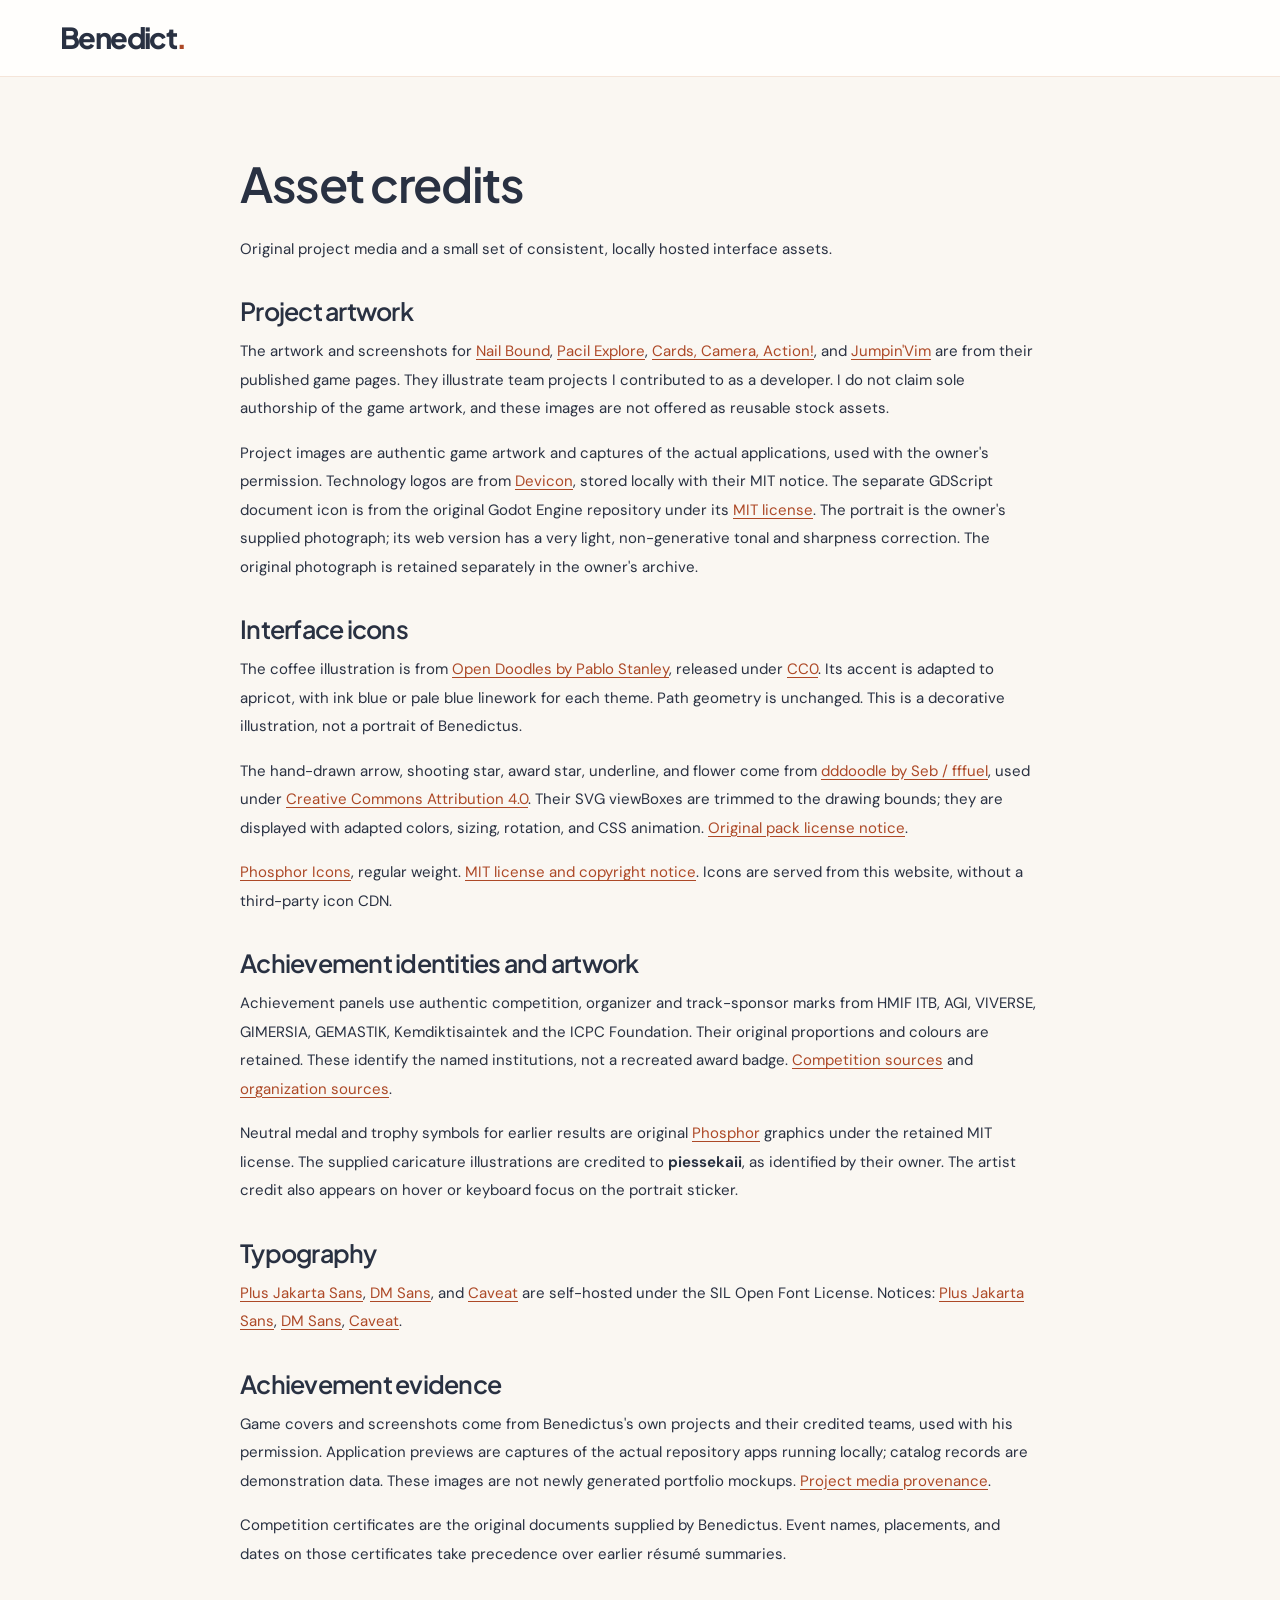
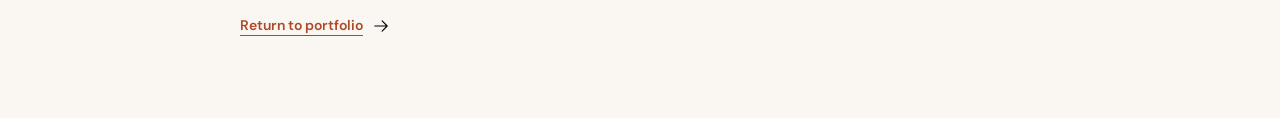
==== credits.html @ fcce556d "init" ====
<!doctype html>
<html lang="en">
  <head>
    <meta charset="utf-8" />
    <meta name="viewport" content="width=device-width,initial-scale=1" />
    <title>Asset credits | Benedictus Ziraluo</title>
    <link rel="icon" href="assets/avatar2.png" type="image/png" />
    <script src="theme.js"></script>
    <link rel="stylesheet" href="theme.css" />
    <link rel="stylesheet" href="styles.css" />
    <link rel="stylesheet" href="work.css" />
  </head>
  <body>
    <header class="site-header">
      <div class="shell nav-inner">
        <a
          class="wordmark name-wordmark"
          href="index.html"
          aria-label="Return to Benedict's portfolio"
          ><span>Benedict</span
          ><span class="wordmark-dot" aria-hidden="true">.</span></a
        >
      </div>
    </header>
    <main class="shell section credits">
      <h1>Asset credits</h1>
      <p>
        Original project media and a small set of consistent, locally hosted
        interface assets.
      </p>
      <h2>Project artwork</h2>
      <p>
        The artwork and screenshots for
        <a href="https://viscasa.itch.io/nailbound">Nail Bound</a>,
        <a href="https://ristek-game-development.itch.io/pacil-explore"
          >Pacil Explore</a
        >,
        <a href="https://viscasa.itch.io/cards-camera-action"
          >Cards, Camera, Action!</a
        >, and
        <a href="https://benedictzir.itch.io/jumpinvim">Jumpin'Vim</a> are from
        their published game pages. They illustrate team projects I contributed
        to as a developer. I do not claim sole authorship of the game artwork,
        and these images are not offered as reusable stock assets.
      </p>
      <p>
        Project images are authentic game artwork and captures of the actual
        applications, used with the owner's permission. Technology logos are
        from <a href="https://devicon.dev/">Devicon</a>, stored locally with
        their MIT notice. The separate GDScript document icon is from the original Godot Engine repository under its <a href="assets/tech/GODOT-LICENSE.txt">MIT license</a>. The portrait is the owner's supplied photograph; its
        web version has a very light, non-generative tonal and sharpness
        correction. The original photograph is retained separately in the owner's archive.
      </p>
      <h2>Interface icons</h2>
      <p>
        The coffee illustration is from
        <a href="https://www.opendoodles.com/">Open Doodles by Pablo Stanley</a
        >, released under <a href="https://www.opendoodles.com/about">CC0</a>.
        Its accent is adapted to apricot, with ink blue or pale blue linework
        for each theme. Path geometry is unchanged. This is a decorative
        illustration, not a portrait of Benedictus.
      </p>
      <p>
        The hand-drawn arrow, shooting star, award star, underline,
        and flower come from
        <a href="https://www.fffuel.co/dddoodle/">dddoodle by Seb / fffuel</a>,
        used under
        <a href="https://creativecommons.org/licenses/by/4.0/"
          >Creative Commons Attribution 4.0</a
        >. Their SVG viewBoxes are trimmed to the drawing bounds; they are
        displayed with adapted colors, sizing, rotation, and CSS animation.
        <a href="assets/doodles/LICENSE.txt">Original pack license notice</a>.
      </p>
      <p>
        <a href="https://phosphoricons.com/">Phosphor Icons</a>, regular weight.
        <a href="assets/icons/LICENSE.txt">MIT license and copyright notice</a>.
        Icons are served from this website, without a third-party icon CDN.
      </p>
      <h2>Achievement identities and artwork</h2>
      <p>
        Achievement panels use authentic competition, organizer and
        track-sponsor marks from HMIF ITB, AGI, VIVERSE, GIMERSIA, GEMASTIK,
        Kemdiktisaintek and the ICPC Foundation. Their original proportions and
        colours are retained. These identify the named institutions, not a
        recreated award badge.
        <a href="assets/competitions/SOURCES.md">Competition sources</a> and
        <a href="assets/organizations/SOURCES.md">organization sources</a>.
      </p>
      <p>
        Neutral medal and trophy symbols for earlier results are original
        <a href="https://phosphoricons.com/">Phosphor</a> graphics under the
        retained MIT license. The supplied caricature illustrations are credited
        to <strong>piessekaii</strong>, as identified by their owner. The artist
        credit also appears on hover or keyboard focus on the portrait sticker.
      </p>
      <h2>Typography</h2>
      <p>
        <a href="https://fonts.google.com/specimen/Plus+Jakarta+Sans"
          >Plus Jakarta Sans</a
        >, <a href="https://fonts.google.com/specimen/DM+Sans">DM Sans</a>, and
        <a href="https://fonts.google.com/specimen/Caveat">Caveat</a> are
        self-hosted under the SIL Open Font License. Notices:
        <a href="assets/fonts/plusjakartasans-OFL.txt">Plus Jakarta Sans</a>,
        <a href="assets/fonts/DMSans-OFL.txt">DM Sans</a>,
        <a href="assets/fonts/Caveat-OFL.txt">Caveat</a>.
      </p>
      <h2>Achievement evidence</h2>
      <p>
        Game covers and screenshots come from Benedictus's own projects and
        their credited teams, used with his permission. Application previews are
        captures of the actual repository apps running locally; catalog records
        are demonstration data. These images are not newly generated portfolio
        mockups.
        <a href="assets/projects/SOURCES.md">Project media provenance</a>.
      </p>
      <p>
        Competition certificates are the original documents supplied by
        Benedictus. Event names, placements, and dates on those certificates
        take precedence over earlier résumé summaries.
      </p>
      <a class="inline-link" href="index.html"
        >Return to portfolio
        <img src="assets/icons/arrow-right.svg" width="18" height="18" alt=""
      /></a>
    </main>
  </body>
</html>
---- theme.css ----
/* Approved hybrid: Apricot Ink palette with Plus Jakarta Sans + DM Sans. */
:root {
  color-scheme: light;
  --paper: #faf7f2;
  --surface: #fffefc;
  --ink: #293142;
  --muted: #666372;
  --line: #f5e5d9;
  --section-tint: #fffefc;
  --feature-tint: #f5e5d9;
  --hover: #f5e5d9;
  --accent: #ad4927;
  --accent-hover: #8d351b;
  --cover: #fffefc;
  --cover-text: #293142;
  --cover-muted: #666372;
  --cover-accent: #ad4927;
  --cover-line: #f5e5d9;
  --cover-hover: #f5e5d9;
  --folder-back: #f5e5d9;
  --folder-face: #f5e5d9;
  --folder-alt: #f5e5d9;
  --folder-hover: #fffefc;
  --folder-border: #666372;
  --folder-ink: #293142;
  --folder-muted: #666372;
  --art-paper: #fffefc;
  --art-ink: #293142;
  --art-muted: #666372;
  --art-line: #f5e5d9;
  --art-placeholder: #293142;
  --button-bg: #ad4927;
  --button-text: #ffffff;
  --button-hover: #8d351b;
  --button-icon-filter: invert(1);
  --icon-filter: none;
  --on-ink-icon-filter: invert(1);
  --letter-paper: #fffefc;
  --letter-ink: #293142;
  --letter-muted: #666372;
  --letter-line: #666372;
  --letter-rule: #f5e5d9;
  --letter-accent: #ad4927;
  --letter-field: #666372;
  --letter-button: #ad4927;
  --letter-button-text: #ffffff;
  --letter-button-hover: #8d351b;
  --letter-icon-filter: invert(1);
  --archive-face: #f5e5d9;
  --grid-empty: #f5e5d9;
  --grid-hover: #fffefc;
  --grid-wall: #666372;
  --grid-visited: #ad4927;
  --grid-visited-border: #8d351b;
  --portrait-surface: #fff1e7;
  --portrait-line: #d9c2b1;
  --portrait-shadow: 0 12px 30px #29314212;
}
@media (prefers-color-scheme: dark) {
  :root:not([data-theme="light"]) {
    color-scheme: dark;
    --paper: #171d29;
    --surface: #232d3d;
    --ink: #f3f1f5;
    --muted: #bdc6d5;
    --line: #374155;
    --section-tint: #232d3d;
    --feature-tint: #374155;
    --hover: #374155;
    --accent: #ffb18d;
    --accent-hover: #ffcfb8;
    --cover: #232d3d;
    --cover-text: #f3f1f5;
    --cover-muted: #bdc6d5;
    --cover-accent: #ffb18d;
    --cover-line: #374155;
    --cover-hover: #374155;
    --folder-back: #374155;
    --folder-face: #374155;
    --folder-alt: #374155;
    --folder-hover: #232d3d;
    --folder-border: #bdc6d5;
    --folder-ink: #f3f1f5;
    --folder-muted: #bdc6d5;
    --art-paper: #232d3d;
    --art-ink: #f3f1f5;
    --art-muted: #bdc6d5;
    --art-line: #374155;
    --art-placeholder: #f3f1f5;
    --button-bg: #ffb18d;
    --button-text: #171d29;
    --button-hover: #ffcfb8;
    --button-icon-filter: none;
    --icon-filter: invert(1);
    --on-ink-icon-filter: none;
    --letter-paper: #232d3d;
    --letter-ink: #f3f1f5;
    --letter-muted: #bdc6d5;
    --letter-line: #bdc6d5;
    --letter-rule: #374155;
    --letter-accent: #ffb18d;
    --letter-field: #bdc6d5;
    --letter-button: #ffb18d;
    --letter-button-text: #171d29;
    --letter-button-hover: #ffcfb8;
    --letter-icon-filter: none;
    --archive-face: #374155;
    --grid-empty: #374155;
    --grid-hover: #232d3d;
    --grid-wall: #bdc6d5;
    --grid-visited: #ffb18d;
    --grid-visited-border: #ffcfb8;
    --portrait-surface: #2d3a50;
    --portrait-line: #65738b;
    --portrait-shadow: 0 12px 30px #080e1b38;
  }
}
:root[data-theme="dark"] {
  color-scheme: dark;
  --paper: #171d29;
  --surface: #232d3d;
  --ink: #f3f1f5;
  --muted: #bdc6d5;
  --line: #374155;
  --section-tint: #232d3d;
  --feature-tint: #374155;
  --hover: #374155;
  --accent: #ffb18d;
  --accent-hover: #ffcfb8;
  --cover: #232d3d;
  --cover-text: #f3f1f5;
  --cover-muted: #bdc6d5;
  --cover-accent: #ffb18d;
  --cover-line: #374155;
  --cover-hover: #374155;
  --folder-back: #374155;
  --folder-face: #374155;
  --folder-alt: #374155;
  --folder-hover: #232d3d;
  --folder-border: #bdc6d5;
  --folder-ink: #f3f1f5;
  --folder-muted: #bdc6d5;
  --art-paper: #232d3d;
  --art-ink: #f3f1f5;
  --art-muted: #bdc6d5;
  --art-line: #374155;
  --art-placeholder: #f3f1f5;
  --button-bg: #ffb18d;
  --button-text: #171d29;
  --button-hover: #ffcfb8;
  --button-icon-filter: none;
  --icon-filter: invert(1);
  --on-ink-icon-filter: none;
  --letter-paper: #232d3d;
  --letter-ink: #f3f1f5;
  --letter-muted: #bdc6d5;
  --letter-line: #bdc6d5;
  --letter-rule: #374155;
  --letter-accent: #ffb18d;
  --letter-field: #bdc6d5;
  --letter-button: #ffb18d;
  --letter-button-text: #171d29;
  --letter-button-hover: #ffcfb8;
  --letter-icon-filter: none;
  --archive-face: #374155;
  --grid-empty: #374155;
  --grid-hover: #232d3d;
  --grid-wall: #bdc6d5;
  --grid-visited: #ffb18d;
  --grid-visited-border: #ffcfb8;
  --portrait-surface: #2d3a50;
  --portrait-line: #65738b;
  --portrait-shadow: 0 12px 30px #080e1b38;
}
---- styles.css ----
@font-face {
  font-family: "Plus Jakarta Sans";
  src: url("assets/fonts/plusjakartasans-variable.ttf") format("truetype");
  font-weight: 200 800;
  font-display: swap;
}
@font-face {
  font-family: "DM Sans";
  src: url("assets/fonts/dm-sans-latin.woff2") format("woff2");
  font-weight: 400 700;
  font-display: swap;
}
@font-face {
  font-family: Caveat;
  src: url("assets/fonts/caveat-latin.woff2") format("woff2");
  font-weight: 400 700;
  font-display: swap;
}
:root {
  --radius: 10px;
  --body: "DM Sans", sans-serif;
  --display: "Plus Jakarta Sans", sans-serif;
  --ease: cubic-bezier(0.16, 1, 0.3, 1);
}
*,
*::before,
*::after {
  box-sizing: border-box;
}
html {
  scroll-behavior: smooth;
  scroll-padding-top: 94px;
}
body {
  margin: 0;
  background: var(--paper);
  color: var(--ink);
  font: 16px/1.7 var(--body);
  overflow-wrap: break-word;
}
h1,
h2,
h3,
h4,
p,
figure {
  margin: 0;
}
h1,
h2,
h3,
h4 {
  font-family: var(--display);
  font-weight: 600;
  line-height: 1.12;
  letter-spacing: -0.03em;
  text-wrap: balance;
}
h2 {
  font-size: clamp(32px, 3.7vw, 48px);
}
h3 {
  font-size: 27px;
}
p {
  text-wrap: pretty;
}
a {
  color: inherit;
  text-decoration: none;
}
button {
  font: inherit;
  color: inherit;
  cursor: pointer;
}
img {
  display: block;
  max-width: 100%;
  height: auto;
}
button img,
a > img {
  flex: none;
}
button {
  background: none;
}
button,
a,
summary {
  -webkit-tap-highlight-color: transparent;
}
button:disabled {
  cursor: wait;
  opacity: 0.6;
}
summary {
  cursor: pointer;
  list-style: none;
}
summary::-webkit-details-marker {
  display: none;
}
summary > img,
.more-work > summary > span > img {
  transition: transform 0.25s var(--ease);
}
details[open] > summary > img,
.more-work[open] > summary > span > img {
  transform: rotate(45deg);
}
[hidden] {
  display: none !important;
}
:focus-visible {
  outline: 3px solid var(--accent);
  outline-offset: 5px;
  border-radius: 3px;
}
::selection {
  color: #f9f9f7;
  background: var(--accent);
}
.shell {
  width: min(1160px, calc(100% - 80px));
  margin-inline: auto;
}
.section {
  padding-block: 80px;
}
.sr-only {
  position: absolute;
  width: 1px;
  height: 1px;
  padding: 0;
  margin: -1px;
  overflow: hidden;
  clip: rect(0, 0, 0, 0);
  white-space: nowrap;
  border: 0;
}
.skip-link {
  position: fixed;
  left: 16px;
  top: -100px;
  z-index: 100;
  padding: 10px 18px;
  background: var(--paper);
  color: var(--ink);
}
.skip-link:focus {
  top: 12px;
}
.inline-link {
  display: inline-flex;
  align-items: center;
  gap: 9px;
  font-size: 14px;
  font-weight: 600;
  color: var(--accent);
  text-decoration: underline;
  text-underline-offset: 5px;
}
.inline-link:hover {
  color: var(--accent-hover);
}
.button {
  display: inline-flex;
  align-items: center;
  justify-content: center;
  gap: 18px;
  padding: 14px 21px;
  border: 1px solid transparent;
  border-radius: 7px;
  font-size: 14px;
  font-weight: 600;
  min-height: 50px;
  white-space: nowrap;
  transition:
    background 0.2s,
    transform 0.2s;
}
.button:active {
  transform: translateY(1px);
}
.button-light {
  background: var(--button-bg);
  color: var(--button-text);
}
.button-light:hover {
  background: var(--button-hover);
}
.button-ink {
  background: var(--ink);
  color: var(--paper);
}
.button.button-ink img {
  filter: var(--on-ink-icon-filter);
}
.button-ink:hover {
  background: var(--accent);
}
.hand-note {
  font:
    500 25px/1.25 Caveat,
    cursive;
  letter-spacing: 0;
}
.site-header {
  position: sticky;
  top: 0;
  z-index: 30;
  background: var(--cover);
  color: var(--cover-text);
  border-bottom: 1px solid var(--cover-line);
}
.nav-inner {
  display: flex;
  align-items: center;
  justify-content: space-between;
  gap: 30px;
  height: 76px;
}
.wordmark {
  font: 750 40px/1 var(--display);
  letter-spacing: -0.07em;
}
.wordmark span {
  color: var(--cover-accent);
}
#site-nav {
  display: flex;
  gap: 29px;
  align-items: center;
  margin-left: auto;
}
#site-nav a {
  font-size: 13px;
  color: var(--cover-muted);
  padding-block: 9px;
  position: relative;
}
#site-nav a:hover,
#site-nav a[aria-current] {
  color: var(--paper);
}
#site-nav a::after {
  content: "";
  position: absolute;
  bottom: 3px;
  left: 0;
  right: 0;
  height: 1px;
  background: var(--folder-face);
  transform: scaleX(0);
  transform-origin: left;
  transition: transform 0.2s;
}
#site-nav a:hover::after,
#site-nav a[aria-current]::after {
  transform: scaleX(1);
}
.nav-resume {
  display: flex;
  align-items: center;
  gap: 10px;
  border: 1px solid var(--cover-line);
  border-radius: 6px;
  padding: 9px 13px;
  font-size: 12px;
  margin-left: 14px;
}
.nav-resume img {
  filter: var(--icon-filter);
  opacity: 0.8;
}
.nav-resume:hover {
  background: var(--cover-hover);
}
.menu-toggle {
  display: none;
  border: 0;
  align-items: center;
  gap: 7px;
  font-size: 13px;
}
.menu-toggle img {
  filter: var(--icon-filter);
}
.hero {
  background: var(--cover);
  color: var(--cover-text);
  overflow: hidden;
}
.hero-layout {
  display: grid;
  grid-template-columns: 1fr 1fr;
  gap: 75px;
  align-items: center;
  padding-block: 48px 60px;
  min-height: 570px;
}
.hello {
  font-size: 16px;
  color: var(--cover-muted);
  margin-bottom: 13px;
}
.hero h1 {
  font-size: clamp(64px, 6.5vw, 88px);
  font-weight: 650;
  letter-spacing: -0.04em;
  line-height: 0.98;
  margin-bottom: 25px;
}
.hero h1 span {
  color: var(--cover-accent);
}
.hero-role {
  font-size: 24px;
  line-height: 1.4;
  letter-spacing: -0.015em;
}
.hero-role > span {
  color: var(--cover-accent);
}
.hero-description {
  max-width: 400px;
  font-size: 14px;
  line-height: 1.8;
  color: var(--cover-muted);
  margin-top: 19px;
}
.hero-actions {
  display: flex;
  align-items: center;
  gap: 25px;
  margin-top: 29px;
}
.hero-contact {
  display: flex;
  align-items: center;
  gap: 8px;
  font-size: 13px;
  text-decoration: underline;
  text-underline-offset: 5px;
}
.hero-contact img {
  filter: var(--icon-filter);
}
.hero :focus-visible {
  outline-color: var(--folder-face);
}
.work-composition {
  position: relative;
  min-height: 420px;
  width: 100%;
  isolation: isolate;
}
.hero-game {
  position: absolute;
  display: block;
  background: var(--art-paper);
  color: var(--art-ink);
  border-radius: 9px;
  padding: 11px;
  box-shadow: 0 6px 8px #15213a25;
  transition: translate 0.35s var(--ease);
}
.hero-game:hover,
.hero-game:focus-visible {
  translate: 0 -5px;
}
.hero-game-main {
  width: 92%;
  top: 5%;
  right: 0;
  transform: rotate(3deg);
}
.image-well {
  aspect-ratio: 1.78;
  background: var(--art-placeholder);
  border-radius: 5px;
  overflow: hidden;
}
.image-well img {
  width: 100%;
  height: 100%;
  object-fit: cover;
}
.hero-game-caption {
  display: flex;
  align-items: center;
  justify-content: space-between;
  gap: 12px;
  padding: 12px 5px 5px 50%;
}
.hero-game-caption span {
  display: block;
  font-size: 10px;
  color: var(--art-muted);
}
.hero-game-caption strong {
  font: 600 21px var(--display);
  margin-top: 4px;
  display: block;
}
.hero-game-small {
  width: 49%;
  left: -4%;
  bottom: 0;
  transform: rotate(-7deg);
  padding: 8px;
}
.hero-game-small > img {
  aspect-ratio: 1.78;
  object-fit: cover;
  border-radius: 3px;
}
.hero-game-small > span {
  display: flex;
  align-items: center;
  justify-content: space-between;
  font-size: 9px;
  padding: 8px 1px 2px;
  gap: 8px;
}
.work-composition > .hand-note {
  position: absolute;
  color: var(--cover-accent);
  right: 0;
  top: calc(100% + 10px);
  width: 180px;
  transform: rotate(-8deg);
  font-size: 24px;
}
.composition-spark {
  position: absolute;
  left: 0;
  top: -15px;
  filter: invert(83%) sepia(10%) saturate(345%) hue-rotate(44deg);
  transform: rotate(12deg);
}
.context-band {
  border-bottom: 1px solid var(--line);
}
.context-grid {
  display: grid;
  grid-template-columns: repeat(3, 1fr);
  gap: 30px;
  padding-block: 26px;
}
.context-grid p {
  display: flex;
  align-items: center;
  gap: 16px;
}
.context-grid img {
  opacity: 0.7;
}
.context-grid span {
  font-size: 11px;
  color: var(--muted);
  line-height: 1.7;
}
.context-grid strong {
  display: block;
  font-size: 14px;
  color: var(--ink);
  font-weight: 500;
}
.section-heading {
  margin-bottom: 33px;
  max-width: 760px;
}
.section-heading h2 > span {
  color: var(--accent);
}
.section-heading > p {
  font-size: 15px;
  color: var(--muted);
  margin-top: 13px;
  max-width: 60ch;
}
.work-filters {
  display: flex;
  gap: 8px;
  margin-bottom: 28px;
}
.work-filters button {
  border: 1px solid var(--line);
  padding: 8px 15px;
  border-radius: 5px;
  font-size: 12px;
  background: transparent;
  transition: background 0.2s;
}
.work-filters button span {
  font-size: 10px;
  margin-left: 8px;
}
.work-filters button[aria-pressed="true"] {
  background: var(--ink);
  color: var(--paper);
  border-color: var(--ink);
}
.work-filters button:hover {
  border-color: var(--ink);
}
.software-project {
  display: block;
  background: var(--surface);
  border-radius: var(--radius);
  overflow: hidden;
}
.software-copy {
  padding: 32px 38px;
  display: grid;
  grid-template-columns: 1.1fr 0.9fr;
  column-gap: 65px;
}
.software-copy > .project-category,
.software-copy > h3,
.software-copy > p,
.software-copy > .tags {
  grid-column: 1;
}
.software-copy > .project-facts {
  grid-column: 2;
  grid-row: 1/5;
  margin: 15px 0;
  display: flex;
  flex-direction: column;
  justify-content: center;
  gap: 22px;
}
.software-copy > .project-facts > div {
  display: block;
}
.software-copy .project-facts dt {
  margin-bottom: 7px;
  font-size: 11px;
}
.software-copy .project-facts dd {
  font-size: 14px;
}
.software-copy > .project-dossier {
  grid-column: 1/-1;
  margin-top: 10px;
}
.software-copy > .tags {
  margin: 20px 0 10px;
}
.project-category {
  font-size: 11px;
  color: var(--muted);
  letter-spacing: 0.015em;
}
.software-copy h3 {
  font-size: 37px;
  margin: 11px 0 13px;
}
.software-copy > p:not(.project-category),
.game-project > p {
  font-size: 14px;
  line-height: 1.8;
  color: var(--muted);
  max-width: 60ch;
}
.project-facts {
  margin: 23px 0 20px;
  display: grid;
  gap: 9px;
  font-size: 12px;
}
.project-facts > div {
  display: grid;
  grid-template-columns: 75px 1fr;
  gap: 10px;
}
.project-facts dt {
  color: var(--muted);
}
.project-facts dd {
  margin: 0;
}
.tags {
  list-style: none;
  margin: 0 0 22px;
  padding: 0;
  display: flex;
  flex-wrap: wrap;
  gap: 6px;
}
.tags li {
  border: 1px solid var(--line);
  padding: 3px 8px;
  border-radius: 4px;
  font-size: 10px;
}
.project-dossier {
  border-top: 1px solid var(--line);
  margin-top: 22px;
}
.project-dossier > summary {
  display: flex;
  align-items: center;
  justify-content: space-between;
  gap: 18px;
  font-size: 12px;
  font-weight: 600;
  padding: 15px 0;
}
.project-dossier > summary:hover {
  color: var(--accent);
}
.project-dossier[open] > summary > img {
  transform: rotate(45deg);
}
.dossier-body {
  padding: 3px 0 20px;
  font-size: 13px;
  line-height: 1.8;
}
.dossier-body h4 {
  font-size: 17px;
  margin-top: 16px;
  margin-bottom: 5px;
}
.dossier-body p {
  color: var(--muted);
}
.project-role {
  display: block;
  font-size: 11px;
  font-weight: 600;
  color: var(--ink);
  margin-bottom: 9px;
}
.source-project {
  display: grid;
  grid-template-columns: 32px 1fr auto;
  gap: 24px;
  align-items: center;
  padding: 28px 0 0;
  margin-top: 26px;
  border-top: 1px solid var(--line);
}
.source-project h3 {
  font-size: 23px;
  margin: 6px 0 7px;
}
.source-project p:not(.project-category) {
  font-size: 12px;
  color: var(--muted);
  max-width: 65ch;
}
.source-links {
  display: flex;
  flex-direction: column;
  gap: 12px;
}
.source-links .inline-link {
  font-size: 12px;
}
@media (max-width: 600px) {
  .source-project {
    grid-template-columns: 26px 1fr;
    gap: 15px;
    align-items: start;
  }
  .source-project > img {
    width: 26px;
    margin-top: 4px;
  }
  .source-links {
    grid-column: 2;
    flex-direction: row;
    flex-wrap: wrap;
    gap: 17px;
  }
}
.work-section {
  padding-top: 64px;
}
.credits {
  max-width: 800px;
}
.credits h1 {
  font-size: 48px;
  margin-bottom: 24px;
}
.credits h2 {
  font-size: 25px;
  margin: 34px 0 12px;
}
.credits p {
  font-size: 15px;
  line-height: 1.9;
  margin-bottom: 16px;
}
.credits p a {
  color: var(--accent);
  text-decoration: underline;
  text-underline-offset: 3px;
}
.credits > .inline-link {
  margin-top: 30px;
}
.dossier-body .inline-link {
  margin-top: 17px;
}
.games-grid {
  display: grid;
  grid-template-columns: 1fr 1fr;
  gap: 40px;
  margin-top: 44px;
}
.project-image-link {
  display: block;
  aspect-ratio: 1.78;
  border-radius: var(--radius);
  overflow: hidden;
  background: var(--grid-empty);
  position: relative;
}
.project-image-link img {
  width: 100%;
  height: 100%;
  object-fit: cover;
}
.project-image-link:hover {
  outline: 2px solid var(--accent);
  outline-offset: 5px;
}
.project-heading {
  display: flex;
  align-items: center;
  justify-content: space-between;
  gap: 15px;
  margin-top: 23px;
  margin-bottom: 12px;
}
.project-heading h3 {
  margin-top: 8px;
  font-size: 30px;
}
.round-link {
  display: flex;
  align-items: center;
  justify-content: center;
  min-width: 40px;
  height: 40px;
  border-radius: 50%;
  border: 1px solid var(--line);
  transition: background 0.2s;
}
.round-link:hover {
  background: var(--folder-face);
}
.more-work {
  margin-top: 44px;
  border-block: 1px solid var(--line);
}
.more-work > summary {
  display: flex;
  align-items: center;
  justify-content: space-between;
  gap: 20px;
  padding: 21px 0;
  font-size: 15px;
  font-weight: 500;
}
.more-work > summary > span:last-child {
  display: flex;
  align-items: center;
  gap: 18px;
  font-size: 12px;
  color: var(--muted);
}
.archive-grid {
  display: grid;
  grid-template-columns: 1fr 1fr;
  gap: 16px 38px;
  padding: 8px 0 25px;
}
.archive-grid > a {
  display: grid;
  grid-template-columns: 60px 1fr 18px;
  gap: 4px 13px;
  padding: 13px;
  border-radius: 6px;
  background: var(--surface);
}
.archive-grid > a > img:first-child {
  grid-row: 1/3;
  align-self: center;
  max-height: 45px;
  object-fit: cover;
  border-radius: 3px;
}
.archive-grid strong {
  font-size: 14px;
}
.archive-grid span {
  grid-column: 2;
  font-size: 11px;
  color: var(--muted);
}
.archive-grid > a > img:last-child {
  grid-column: 3;
  grid-row: 1/3;
  align-self: center;
}
.archive-grid a:hover {
  background: var(--hover);
}
.about-section {
  background: var(--section-tint);
}
.about-layout {
  display: grid;
  grid-template-columns: 1fr 1fr;
  gap: 90px;
}
.about-title .hand-note {
  color: var(--accent);
  margin-bottom: 20px;
}
.about-title h2 {
  font-size: 38px;
}
.about-mark {
  margin-top: 38px;
  transform: rotate(-8deg);
  opacity: 0.6;
}
.reading-sketch {
  width: min(100%, 360px);
  margin: 32px 0 0;
}
.reading-sketch img {
  width: 100%;
  height: auto;
}
@media (max-width: 600px) {
  .reading-sketch {
    width: min(82%, 300px);
    margin: 30px auto 8px;
  }
}
.about-copy .large-copy {
  font-size: 22px;
  line-height: 1.5;
  letter-spacing: -0.02em;
  color: var(--ink);
}
.about-copy > p {
  font-size: 14px;
  color: var(--muted);
  line-height: 1.9;
  margin-bottom: 20px;
}
.about-copy .inline-link {
  margin-top: 3px;
}
.toolkit {
  padding-top: 32px;
  margin-top: 30px;
  border-top: 1px solid var(--line);
}
.toolkit > h3 {
  font-size: 22px;
}
.tool-groups {
  display: grid;
  grid-template-columns: 1fr 1fr 1.25fr;
  gap: 35px;
  margin-top: 27px;
}
.tool-groups h4 {
  font-size: 16px;
  letter-spacing: -0.01em;
}
.experience-heading {
  display: flex;
  align-items: center;
  justify-content: space-between;
  gap: 32px;
  max-width: none;
}
.experience-heading > div {
  min-width: 0;
}
.experience-heading p {
  margin-top: 13px;
  font-size: 15px;
  color: var(--muted);
}
.growth-art {
  display: block;
  flex: none;
  width: 190px;
}
.growth-art img {
  width: 100%;
  height: auto;
}
@media (max-width: 600px) {
  .experience-heading {
    gap: 14px;
  }
  .experience-heading p {
    font-size: 13px;
  }
  .growth-art {
    width: 128px;
  }
}
.tool-groups p {
  font-size: 13px;
  margin-top: 8px;
  color: var(--muted);
}
.tool-groups a {
  display: inline-flex;
  align-items: center;
  gap: 7px;
  font-size: 11px;
  margin-top: 10px;
  color: var(--accent);
}
.tool-groups a:hover {
  text-decoration: underline;
}
.experience-list > article {
  display: grid;
  grid-template-columns: 190px 1fr 100px;
  gap: 30px;
  border-top: 1px solid var(--line);
  padding: 28px 0;
}
.experience-date {
  font-size: 11px;
  color: var(--muted);
  padding-top: 5px;
}
.experience-list h3 {
  font-size: 23px;
}
.organization {
  font-size: 12px;
  margin-top: 5px;
  color: var(--muted);
}
.experience-list article > div > p:last-child {
  font-size: 13px;
  margin-top: 13px;
  line-height: 1.8;
  max-width: 60ch;
}
.experience-kind {
  font-size: 10px;
  color: var(--muted);
  justify-self: end;
  padding-top: 5px;
}
.additional-experience {
  margin-left: 220px;
  border-top: 1px solid var(--line);
}
.additional-experience summary {
  display: flex;
  justify-content: space-between;
  gap: 12px;
  font-size: 12px;
  padding: 19px 0;
}
.additional-experience > p {
  font-size: 13px;
  color: var(--muted);
  padding-bottom: 20px;
}
.recognition-section {
  background: var(--section-tint);
}
.awards-layout {
  display: grid;
  grid-template-columns: 0.8fr 1.6fr;
  gap: 58px;
  margin-top: 38px;
}
.award-feature {
  padding: 28px;
  border: 1px solid var(--line);
  border-radius: var(--radius);
  background: var(--feature-tint);
  align-self: start;
}
.award-art {
  display: block;
  width: 72px;
  height: 72px;
  margin-bottom: 23px;
  background: var(--accent);
  mask: url("assets/doodles/award-star.svg") center / contain no-repeat;
}
.award-feature > img {
  margin-bottom: 23px;
}
.award-rank {
  font-size: 12px;
  color: var(--muted);
  margin-bottom: 8px;
}
.award-feature h3 {
  font-size: 32px;
}
.award-feature > p:not(.award-rank) {
  font-size: 12px;
  color: var(--muted);
  margin-top: 14px;
}
.award-feature .inline-link {
  margin-top: 23px;
  font-size: 12px;
}
.award-list > article {
  display: grid;
  grid-template-columns: 1fr 150px 24px;
  align-items: center;
  gap: 15px;
  padding: 23px 0;
  border-bottom: 1px solid var(--line);
}
.award-list > article:first-child {
  padding-top: 3px;
}
.award-list h3 {
  font-size: 19px;
  line-height: 1.25;
  letter-spacing: -0.015em;
}
.award-list p {
  font-size: 11px;
  color: var(--muted);
  margin-top: 6px;
}
.award-list strong {
  font-size: 12px;
  font-weight: 500;
}
.award-list > article > a {
  display: grid;
  place-items: center;
  width: 44px;
  min-height: 44px;
  justify-self: end;
}
.award-list > article > a:hover {
  background: var(--hover);
  border-radius: 5px;
}
.earlier-awards {
  margin-top: 32px;
  font-size: 12px;
}
.earlier-awards summary {
  display: flex;
  align-items: center;
  gap: 12px;
  width: max-content;
  max-width: 100%;
}
.earlier-awards ul {
  list-style: none;
  padding: 20px 0 0;
  margin: 0;
  display: grid;
  grid-template-columns: repeat(3, 1fr);
  gap: 25px;
}
.earlier-awards li {
  display: flex;
  flex-direction: column;
  gap: 8px;
}
.earlier-awards li span {
  color: var(--muted);
  font-size: 11px;
}
.contact-section {
  padding-block: 78px;
  background: var(--cover);
  color: var(--cover-text);
}
.contact-layout {
  display: grid;
  grid-template-columns: 1.5fr 1fr;
  gap: 100px;
}
.contact-section h2 {
  font-size: 57px;
}
.contact-section h2 span {
  color: var(--cover-accent);
}
.contact-section p {
  font-size: 13px;
  max-width: 380px;
  color: var(--cover-muted);
  margin-top: 21px;
}
.contact-email {
  display: inline-flex;
  align-items: center;
  gap: 15px;
  margin-top: 30px;
  font-size: 21px;
  letter-spacing: -0.025em;
  text-decoration: underline;
  text-underline-offset: 7px;
  max-width: 100%;
}
.contact-email img {
  filter: var(--icon-filter);
}
.copy-email {
  display: flex;
  align-items: center;
  gap: 9px;
  font-size: 10px;
  color: var(--cover-muted);
  border: 0;
  padding: 0;
  margin-top: 17px;
}
.copy-email img {
  filter: var(--icon-filter);
  opacity: 0.75;
}
.social-list {
  padding-top: 13px;
  display: flex;
  flex-direction: column;
  align-items: stretch;
}
.social-list > a,
.social-list > button {
  display: flex;
  align-items: center;
  gap: 16px;
  font-size: 13px;
  padding: 13px 0;
  border: 0;
  border-bottom: 1px solid var(--cover-line);
  text-align: left;
}
.social-list img {
  filter: var(--icon-filter);
  opacity: 0.8;
}
.social-list img:last-child {
  margin-left: auto;
}
.social-list > a:hover,
.social-list > button:hover {
  color: var(--cover-accent);
}
/* Quiet correspondence panel; artwork and surfaces follow the selected theme. */
.email-composer {
  position: relative;
  max-width: 1000px;
  margin: 56px auto 12px;
  padding: 32px 40px 36px;
  background: var(--letter-paper);
  color: var(--letter-ink);
  border: 1px solid var(--letter-line);
  border-radius: 8px;
}
.letter-heading {
  display: flex;
  align-items: center;
  justify-content: space-between;
  gap: 20px;
  padding-bottom: 24px;
  border-bottom: 1px solid var(--letter-line);
}
.letter-eyebrow {
  display: block;
  font-size: 11px;
  color: var(--letter-muted);
  margin-bottom: 10px;
}
.letter-heading h3 {
  font-size: 34px;
}
.letter-stamp {
  flex: none;
  display: grid;
  place-items: center;
  width: 44px;
  height: 48px;
}
.stamp-flower {
  width: 31px;
  height: 39px;
  background: var(--letter-accent);
  mask: url("assets/doodles/flower.svg") center / contain no-repeat;
}
.letter-layout {
  display: grid;
  grid-template-columns: minmax(0, 0.85fr) minmax(0, 1.35fr);
  gap: 45px;
  padding-top: 28px;
}
.letter-art {
  align-self: center;
  text-align: center;
}
.letter-art img {
  width: 100%;
  max-width: 330px;
  margin: 0 auto;
}
#email-form {
  min-width: 0;
}
#email-form label {
  display: grid;
  gap: 6px;
  min-width: 0;
  font-size: 12px;
  color: var(--letter-muted);
}
.email-fields {
  display: grid;
  grid-template-columns: 1fr 1fr;
  gap: 24px;
}
#email-form > label {
  margin-top: 18px;
}
#email-form input,
#email-form textarea {
  width: 100%;
  min-width: 0;
  padding: 10px 2px;
  border: 0;
  border-bottom: 1px solid var(--letter-field);
  border-radius: 0;
  background: transparent;
  color: var(--letter-ink);
  font: 16px/1.6 var(--body);
}
#email-form input {
  min-height: 46px;
}
#email-form textarea {
  resize: vertical;
  min-height: 140px;
  line-height: 28px;
  padding: 5px 2px;
  background: repeating-linear-gradient(
      transparent,
      transparent 27px,
      var(--letter-rule) 27px,
      var(--letter-rule) 28px
    )
    0 5px;
  border-bottom: 0;
}
#email-form :focus-visible {
  outline: 2px solid var(--letter-accent);
  outline-offset: 5px;
}
#email-form :is(input, textarea):user-invalid {
  border-bottom-color: var(--letter-accent);
}
#email-form .button {
  min-height: 46px;
  margin-top: 18px;
  background: var(--letter-button);
  color: var(--letter-button-text);
  font-size: 13px;
  padding: 11px 17px;
}
#email-form .button:hover {
  background: var(--letter-button-hover);
}
#email-form .button img {
  filter: var(--letter-icon-filter);
}
.contact-section #email-status,
.contact-section #email-help {
  max-width: none;
  color: var(--letter-muted);
  font-size: 12px;
  margin-top: 14px;
}
#email-status:empty {
  display: none;
}
.email-draft-link {
  display: inline-flex;
  align-items: center;
  min-height: 44px;
  color: var(--letter-ink);
  font-size: 12px;
  text-decoration: underline;
  text-underline-offset: 4px;
}
@media (max-width: 768px) {
  .email-composer {
    padding: 26px;
  }
  .letter-layout {
    gap: 24px;
    grid-template-columns: minmax(0, 0.65fr) minmax(0, 1.35fr);
  }
  .email-fields {
    grid-template-columns: 1fr;
    gap: 16px;
  }
}
@media (max-width: 600px) {
  .email-composer {
    margin-top: 44px;
    padding: 22px;
  }
  .letter-heading {
    gap: 10px;
    padding-bottom: 19px;
  }
  .letter-heading h3 {
    font-size: 30px;
  }
  .stamp-flower {
    height: 30px;
  }
  .letter-layout {
    grid-template-columns: 1fr;
    gap: 26px;
    padding-top: 18px;
  }
  .letter-art img {
    width: min(62%, 210px);
  }
  .email-fields {
    grid-template-columns: 1fr 1fr;
    gap: 18px;
  }
}
.contact-section :focus-visible,
.site-header :focus-visible,
.site-footer :focus-visible {
  outline-color: var(--folder-face);
}
.site-footer {
  background: var(--cover);
  color: var(--cover-muted);
  border-top: 1px solid var(--cover-line);
}
.footer-inner {
  display: flex;
  align-items: center;
  justify-content: space-between;
  gap: 25px;
  padding-block: 23px;
}
.site-footer .wordmark {
  font-size: 29px;
}
.site-footer p {
  font-size: 10px;
  margin-right: auto;
}
.footer-inner > div {
  display: flex;
  gap: 22px;
  align-items: center;
  font-size: 10px;
}
.footer-inner > div > button {
  font-size: 10px;
  border: 0;
  color: var(--cover-muted);
  padding: 0;
}
.footer-inner > div > a {
  display: flex;
  align-items: center;
  gap: 7px;
}
.footer-inner img {
  filter: var(--icon-filter);
}
.footer-inner a:hover,
.footer-inner button:hover {
  color: var(--paper);
}
.toast {
  position: fixed;
  left: 50%;
  bottom: 25px;
  transform: translate(-50%, 20px);
  z-index: 60;
  background: var(--cover);
  color: var(--cover-text);
  border: 1px solid var(--line);
  border-radius: 7px;
  padding: 12px 20px;
  font-size: 12px;
  opacity: 0;
  pointer-events: none;
  transition:
    opacity 0.2s,
    transform 0.2s;
  max-width: calc(100% - 32px);
}
.toast.visible {
  opacity: 1;
  transform: translate(-50%, 0);
}
@media (prefers-reduced-motion: no-preference) {
  .work-composition {
    animation: arrive 0.8s 0.12s var(--ease) both;
  }
  .hero-game-main:hover .hero-game-caption > img {
    transform: translate(3px, -3px);
  }
  .hero-game-caption > img {
    transition: transform 0.3s var(--ease);
  }
  .composition-spark {
    transition: transform 0.5s var(--ease);
  }
  .work-composition:hover .composition-spark {
    transform: rotate(70deg);
  }
}
@keyframes arrive {
  from {
    opacity: 0.4;
    translate: 0 16px;
  }
  to {
    opacity: 1;
    translate: 0 0;
  }
}
html[data-motion="reduced"] *,
html[data-motion="reduced"] *::before,
html[data-motion="reduced"] *::after {
  animation: none !important;
  transition: none !important;
  scroll-behavior: auto !important;
}
html[data-motion="reduced"] {
  scroll-behavior: auto;
}
@media (prefers-reduced-motion: reduce) {
  html {
    scroll-behavior: auto;
  }
  *,
  *::before,
  *::after {
    animation: none !important;
    transition: none !important;
  }
}
@media (max-width: 1100px) {
  .shell {
    width: calc(100% - 64px);
  }
  #site-nav {
    gap: 19px;
  }
  .nav-inner {
    gap: 18px;
  }
  .nav-resume {
    margin-left: 0;
  }
  .hero-layout {
    gap: 40px;
    min-height: 600px;
  }
  .hero h1 {
    font-size: 74px;
  }
  .hero-role {
    font-size: 22px;
  }
  .work-composition {
    min-height: 350px;
  }
  .hero-game-small {
    left: -1%;
    width: 42%;
    bottom: -15px;
  }
  .work-composition > .hand-note {
    font-size: 23px;
    width: 150px;
  }
  .software-copy {
    padding: 30px;
  }
  .contact-layout {
    gap: 65px;
  }
  .contact-email {
    font-size: 19px;
  }
  .award-list > article {
    grid-template-columns: 1fr 120px 22px;
    gap: 10px;
  }
  .award-list h3 {
    font-size: 17px;
  }
  .awards-layout {
    gap: 35px;
  }
  .about-layout {
    gap: 55px;
  }
}
@media (max-width: 800px) {
  html:not(.js) .site-header {
    position: relative;
  }
  html:not(.js) .nav-inner {
    height: auto;
    min-height: 68px;
    flex-wrap: wrap;
    padding-block: 14px;
  }
  html:not(.js) #site-nav {
    position: static;
    order: 3;
    width: 100%;
    margin-left: 0;
    padding: 12px 0 0;
    border: 0;
  }
  .shell {
    width: calc(100% - 40px);
  }
  .section {
    padding-block: 70px;
  }
  .nav-inner {
    height: 68px;
    gap: 16px;
  }
  .wordmark {
    font-size: 35px;
  }
  .menu-toggle:not([hidden]) {
    display: flex;
    margin-left: auto;
  }
  .nav-resume {
    font-size: 11px;
    padding: 7px 10px;
  }
  .site-header nav {
    position: absolute;
    left: 0;
    right: 0;
    top: 68px;
    background: var(--ink);
    padding: 18px 22px 23px;
    border-bottom: 1px solid var(--cover-line);
    display: flex;
    flex-wrap: wrap;
    gap: 13px 25px;
  }
  .js #site-nav {
    display: none;
  }
  .js #site-nav.is-open {
    display: flex;
  }
  .hero-layout {
    padding-block: 42px 52px;
    gap: 35px;
    min-height: 0;
  }
  .hero h1 {
    font-size: 64px;
  }
  .hero-role {
    font-size: 21px;
  }
  .hero-description {
    font-size: 13px;
  }
  .hero-actions {
    gap: 18px;
  }
  .hero-actions .button {
    padding: 12px 14px;
    font-size: 12px;
  }
  .hero-contact {
    font-size: 11px;
    gap: 5px;
  }
  .work-composition {
    min-height: 330px;
  }
  .hero-game-main {
    width: 100%;
    top: 10%;
  }
  .hero-game-small {
    width: 45%;
    bottom: -15px;
    left: 0;
  }
  .hero-game-caption strong {
    font-size: 19px;
  }
  .work-composition > .hand-note {
    top: calc(100% + 10px);
    right: 0;
    font-size: 21px;
    width: 140px;
  }
  .composition-spark {
    width: 33px;
    top: -10px;
  }
  .context-grid {
    gap: 15px;
  }
  .context-grid p {
    gap: 10px;
  }
  .context-grid strong {
    font-size: 11px;
  }
  .context-grid span {
    font-size: 9px;
  }
  .context-grid img {
    width: 19px;
  }
  .software-copy {
    padding: 25px;
  }
  .games-grid {
    gap: 25px;
  }
  .about-layout {
    gap: 35px;
  }
  .about-title h2 {
    font-size: 36px;
  }
  .about-copy .large-copy {
    font-size: 19px;
  }
  .tool-groups {
    gap: 23px;
  }
  .experience-list > article {
    grid-template-columns: 140px 1fr;
    gap: 20px;
  }
  .experience-kind {
    display: none;
  }
  .additional-experience {
    margin-left: 160px;
  }
  .awards-layout {
    grid-template-columns: 0.8fr 1.4fr;
    gap: 25px;
  }
  .award-feature {
    padding: 23px;
  }
  .award-feature h3 {
    font-size: 27px;
  }
  .award-list > article {
    grid-template-columns: 1fr 22px;
    gap: 8px;
  }
  .award-list strong {
    grid-column: 1;
    font-size: 11px;
    color: var(--muted);
  }
  .award-list a {
    grid-column: 2;
    grid-row: 1/3;
  }
  .award-list h3 {
    font-size: 16px;
  }
  .contact-layout {
    gap: 38px;
  }
  .contact-section h2 {
    font-size: 45px;
  }
  .contact-email {
    font-size: 16px;
    gap: 10px;
  }
  .footer-inner {
    flex-wrap: wrap;
    gap: 16px;
  }
  .footer-inner > div {
    margin-left: auto;
    gap: 15px;
  }
}
@media (max-width: 600px) {
  .software-copy {
    display: block;
  }
  .software-copy > .project-facts {
    display: grid;
    margin: 23px 0;
    gap: 14px;
  }
  .software-copy > .project-facts > div {
    display: grid;
    grid-template-columns: 75px 1fr;
  }
  .software-copy .project-facts dt {
    margin: 0;
  }
  .software-copy .project-facts dd {
    font-size: 12px;
  }
  .hero-layout {
    grid-template-columns: 1fr;
    padding-top: 35px;
    gap: 32px;
  }
  .hello {
    font-size: 14px;
    margin-bottom: 10px;
  }
  .hero h1 {
    font-size: 67px;
    margin-bottom: 20px;
  }
  .hero-role {
    font-size: 21px;
  }
  .hero-description {
    margin-top: 16px;
    max-width: 340px;
  }
  .hero-actions {
    margin-top: 24px;
    gap: 24px;
  }
  .hero-actions .button {
    padding: 12px 18px;
    font-size: 13px;
  }
  .hero-contact {
    font-size: 12px;
  }
  .work-composition {
    min-height: 310px;
    max-width: 390px;
    margin-inline: auto;
  }
  .hero-game-main {
    width: 85%;
    top: 0;
    right: 0;
  }
  .hero-game-small {
    width: 48%;
    bottom: 10px;
    left: 0;
  }
  .work-composition > .hand-note {
    top: auto;
    bottom: 17px;
    right: 0;
    font-size: 22px;
    width: 140px;
    display: none;
  }
  .composition-spark {
    top: 17px;
    left: 8px;
    width: 32px;
  }
  .hero-game-caption {
    padding-top: 9px;
    padding-left: 47%;
  }
  .hero-game-caption span {
    font-size: 9px;
  }
  .hero-game-caption strong {
    font-size: 17px;
    white-space: nowrap;
  }
  .context-grid {
    grid-template-columns: 1fr;
    padding-block: 22px;
    gap: 17px;
  }
  .context-grid p {
    gap: 13px;
  }
  .context-grid p span {
    display: flex;
    align-items: baseline;
    justify-content: space-between;
    gap: 15px;
    width: 100%;
    font-size: 10px;
  }
  .context-grid strong {
    font-size: 11px;
    text-align: right;
  }
  .section-heading {
    margin-bottom: 27px;
  }
  .section-heading p {
    font-size: 13px;
  }
  .work-filters {
    gap: 6px;
    margin-bottom: 22px;
  }
  .work-filters button {
    font-size: 11px;
    padding: 7px 12px;
  }
  .work-filters button span {
    margin-left: 6px;
  }
  .software-copy {
    padding: 27px;
  }
  .software-copy h3 {
    font-size: 32px;
  }
  .project-category {
    font-size: 10px;
  }
  .games-grid {
    grid-template-columns: 1fr;
    gap: 36px;
    margin-top: 35px;
  }
  .project-heading {
    margin-top: 18px;
    margin-bottom: 10px;
  }
  .project-heading h3 {
    font-size: 28px;
  }
  .more-work {
    margin-top: 32px;
  }
  .more-work > summary {
    font-size: 13px;
    padding-block: 17px;
  }
  .more-work > summary > span:last-child {
    font-size: 0;
    gap: 0;
  }
  .archive-grid {
    grid-template-columns: 1fr;
    gap: 10px;
  }
  .about-layout {
    grid-template-columns: 1fr;
    gap: 28px;
  }
  .about-title h2 {
    font-size: 37px;
  }
  .about-title .hand-note {
    font-size: 23px;
    margin-bottom: 15px;
  }
  .about-mark {
    display: none;
  }
  .about-copy .large-copy {
    font-size: 20px;
  }
  .toolkit {
    padding-top: 32px;
    margin-top: 33px;
  }
  .tool-groups {
    grid-template-columns: 1fr;
    gap: 25px;
  }
  .tool-groups h4 {
    font-size: 17px;
  }
  .tool-groups p {
    margin-top: 5px;
  }
  .tool-groups a {
    margin-top: 6px;
  }
  .experience-list > article {
    grid-template-columns: 1fr;
    gap: 10px;
    padding-block: 23px;
  }
  .experience-date {
    font-size: 10px;
    padding: 0;
  }
  .experience-list h3 {
    font-size: 22px;
  }
  .experience-list article > div > p:last-child {
    font-size: 13px;
    margin-top: 10px;
  }
  .organization {
    font-size: 11px;
  }
  .additional-experience {
    margin-left: 0;
  }
  .awards-layout {
    grid-template-columns: 1fr;
    gap: 30px;
  }
  .award-feature {
    display: grid;
    grid-template-columns: 1fr auto;
    padding: 25px;
  }
  .award-feature > img {
    grid-column: 2;
    grid-row: 1/3;
    margin: 0;
  }
  .award-feature .award-art {
    grid-column: 2;
    grid-row: 1/3;
    margin: 0;
    width: 56px;
    height: 56px;
  }
  .award-feature .award-rank,
  .award-feature h3,
  .award-feature > p,
  .award-feature .inline-link {
    grid-column: 1;
  }
  .award-feature h3 br {
    display: none;
  }
  .award-feature h3 {
    font-size: 29px;
  }
  .award-feature .inline-link {
    margin-top: 19px;
  }
  .award-list > article {
    grid-template-columns: 1fr 22px;
    padding-block: 20px;
    gap: 6px 12px;
  }
  .award-list h3 {
    font-size: 18px;
  }
  .award-list strong {
    font-size: 12px;
  }
  .earlier-awards ul {
    grid-template-columns: 1fr;
    gap: 20px;
  }
  .contact-section {
    padding-block: 55px;
  }
  .contact-layout {
    grid-template-columns: 1fr;
    gap: 32px;
  }
  .contact-section h2 {
    font-size: 44px;
  }
  .contact-section p {
    font-size: 12px;
    margin-top: 18px;
    max-width: 300px;
  }
  .contact-email {
    font-size: 18px;
    gap: 10px;
    margin-top: 24px;
  }
  .contact-email img {
    width: 18px;
  }
  .social-list {
    padding-top: 0;
  }
  .social-list > a,
  .social-list > button {
    font-size: 12px;
    padding-block: 12px;
  }
  .footer-inner {
    gap: 20px;
    padding-block: 24px;
  }
  .footer-inner p {
    font-size: 9px;
    flex: 1;
    min-width: 210px;
  }
  .footer-inner > div {
    width: 100%;
    justify-content: space-between;
    margin-left: 0;
    font-size: 10px;
  }
  .footer-inner .wordmark {
    font-size: 28px;
  }
}
@media (max-width: 374px) {
  .shell {
    width: calc(100% - 32px);
  }
  .hero h1 {
    font-size: 59px;
  }
  .nav-resume {
    font-size: 10px;
    gap: 6px;
  }
  .menu-toggle {
    font-size: 11px;
  }
  .contact-email {
    font-size: 16px;
  }
  .hero-actions {
    gap: 17px;
  }
  .work-composition {
    min-height: 280px;
  }
  .work-composition > .hand-note {
    font-size: 20px;
    width: 125px;
  }
}

/* A small collection of physical folders, with real project art inside. */
.folder-composition {
  --folio-x: 0px;
  --folio-y: 0px;
}
.folder-back {
  position: absolute;
  z-index: 0;
  left: 2%;
  bottom: 18px;
  width: 98%;
  height: 205px;
  border-radius: 10px;
  background: var(--folder-back);
}
.folder-back::before {
  content: "";
  position: absolute;
  left: 0;
  top: -28px;
  width: 155px;
  height: 35px;
  border-radius: 9px 18px 0 0;
  background: inherit;
}
.folder-back > span {
  position: absolute;
  left: 17px;
  top: -23px;
  z-index: 1;
  font-size: 10px;
  color: var(--folder-ink);
}
.folder-front {
  position: absolute;
  z-index: 4;
  left: 0;
  bottom: 0;
  width: 100%;
  height: 138px;
  display: flex;
  align-items: center;
  justify-content: space-between;
  gap: 20px;
  padding: 25px 29px;
  background: var(--folder-face);
  border: 1px solid var(--folder-border);
  border-radius: 8px 8px 12px 12px;
  color: var(--folder-ink);
  transform-origin: 50% 100%;
  transition:
    transform 0.4s var(--ease),
    background 0.3s;
}
.folder-front small {
  display: block;
  font-size: 11px;
  margin-bottom: 8px;
  color: var(--folder-muted);
}
.folder-front strong {
  display: block;
  font: 600 31px/1.15 var(--display);
  letter-spacing: -0.03em;
}
.folder-front > img {
  transition: transform 0.35s var(--ease);
}
.folder-composition .hero-game {
  padding: 9px;
  transition: transform 0.5s var(--ease);
  translate: 0;
}
.folder-composition .hero-game-main {
  z-index: 2;
  top: 32px;
  right: 0;
  width: 82%;
  transform: translate3d(
      calc(var(--folio-x) * 0.6),
      calc(var(--folio-y) * 0.6),
      0
    )
    rotate(5deg);
}
.folder-composition .hero-game-small {
  z-index: 3;
  left: 0;
  bottom: 90px;
  width: 47%;
  transform: translate3d(
      calc(var(--folio-x) * -0.6),
      calc(var(--folio-y) * -0.6),
      0
    )
    rotate(-9deg);
}
.folder-composition .hero-game-caption,
.folder-composition .hero-game-small > span {
  display: none;
}
.folder-composition .hero-game-main .image-well {
  border-radius: 3px;
}
.folder-composition:is(:hover, :focus-within) .hero-game-main {
  transform: translate3d(var(--folio-x), calc(var(--folio-y) - 23px), 0)
    rotate(1deg);
}
.folder-composition:is(:hover, :focus-within) .hero-game-small {
  transform: translate3d(
      calc(var(--folio-x) * -0.7),
      calc(var(--folio-y) * -0.7 - 30px),
      0
    )
    rotate(-13deg);
}
.folder-composition:is(:hover, :focus-within) .folder-front {
  transform: perspective(850px) rotateX(-8deg);
  background: var(--folder-hover);
}
.folder-front:hover > img {
  transform: translate(3px, -3px);
}
.folder-composition > .folder-note {
  position: absolute;
  z-index: 5;
  top: -33px;
  bottom: auto;
  left: 0;
  color: var(--cover-accent);
  font-size: 24px;
  transform: rotate(-8deg);
  pointer-events: none;
}
.doodle {
  display: block;
  position: absolute;
  pointer-events: none;
  background: currentColor;
  mask-repeat: no-repeat;
  mask-size: contain;
  mask-position: center;
}
.folder-arrow {
  mask-image: url("assets/doodles/curved-arrow.svg");
  width: 160px;
  height: 100px;
  color: var(--cover-accent);
  left: 95px;
  top: -29px;
  z-index: 3;
  transform: rotate(12deg);
  transition: transform 0.45s var(--ease);
}
.folder-composition:hover .folder-arrow {
  transform: translate(5px, 4px) rotate(18deg);
}
.work-section > .section-heading {
  position: relative;
}
.sketch-underline {
  position: relative;
  display: inline-block;
}
.section-heading .sketch-underline {
  color: var(--ink);
}
.sketch-underline > span {
  color: var(--accent);
}
.sketch-underline::after {
  content: "";
  position: absolute;
  left: -6%;
  right: -6%;
  height: 28px;
  bottom: -21px;
  background: var(--accent);
  mask: url("assets/doodles/scribble.svg") center/100% 100% no-repeat;
  transition: transform 0.35s var(--ease);
  transform: scaleX(0.94) rotate(-2deg);
}
.section-heading:hover .sketch-underline::after {
  transform: scaleX(1.04) rotate(1deg);
}
.work-star {
  color: var(--accent);
  mask-image: url("assets/doodles/shooting-star.svg");
  width: 110px;
  height: 110px;
  left: calc(100% + 60px);
  top: -5px;
  transform: rotate(8deg);
  transition: transform 0.5s var(--ease);
}
.work-section:hover .work-star {
  transform: translate(8px, -4px) rotate(18deg);
}
.about-mark {
  opacity: 0.85;
  transform: rotate(-8deg);
  transition: transform 0.5s var(--ease);
}
.about-title:hover .about-mark {
  transform: rotate(8deg) translateY(-5px);
}
.more-work {
  margin-top: 46px;
}
.shelf-note {
  font-size: 22px;
  color: var(--accent);
  margin: 5px 0 4px;
}
.folder-grid {
  display: grid;
  grid-template-columns: repeat(4, minmax(0, 1fr));
  gap: 22px;
  padding: 16px 0 28px;
  align-items: start;
}
.project-folder {
  min-width: 0;
  --folder-face: var(--archive-face);
  --folder-ink: var(--ink);
  --folder-muted: var(--muted);
  --folder-back: var(--folder-face);
  --folder-back: var(--feature-tint);
  --folder-alt: var(--folder-face);
  --folder-hover: var(--folder-face);
  --folder-hover: var(--surface);
  --folder-border: var(--folder-face);
  --folder-border: var(--muted);
}
.project-folder .folder-tab {
  color: var(--folder-ink);
}
.folder-composition .folder-front > img,
.project-folder .folder-face > img {
  filter: var(--icon-filter);
}
.project-folder > summary {
  position: relative;
  height: 235px;
  perspective: 850px;
  isolation: isolate;
}
.project-folder > summary::before {
  content: "";
  position: absolute;
  z-index: -1;
  inset: 52px 0 0;
  background: var(--folder-back);
  border: 1px solid var(--folder-border);
  border-radius: 7px;
}
.folder-tab {
  position: absolute;
  z-index: 0;
  left: 0;
  top: 30px;
  height: 33px;
  min-width: 96px;
  max-width: 85%;
  padding: 5px 15px;
  border: 1px solid var(--folder-border);
  border-bottom: 0;
  border-radius: 7px 14px 0 0;
  font-size: 10px;
  background: var(--folder-back);
}
.folder-paper {
  display: block;
  position: absolute;
  z-index: 1;
  left: 8%;
  top: 30px;
  width: 85%;
  height: 128px;
  padding: 6px;
  background: var(--art-paper);
  border: 1px solid var(--art-line);
  border-radius: 4px;
  transform: rotate(-5deg);
  transform-origin: 50% 90%;
  transition: transform 0.65s var(--ease);
  overflow: hidden;
}
.folder-paper img {
  width: 100%;
  height: 100%;
  object-fit: cover;
  border-radius: 2px;
}
.folder-face {
  display: flex;
  flex-direction: column;
  justify-content: flex-end;
  position: absolute;
  z-index: 2;
  inset: 104px 0 0;
  padding: 20px 17px;
  background: var(--folder-face);
  border: 1px solid var(--folder-border);
  border-radius: 7px;
  color: var(--folder-ink);
  transform-origin: 50% 100%;
  transition:
    transform 0.4s var(--ease),
    background 0.3s;
}
.folder-face strong {
  font: 600 20px/1.16 var(--display);
  letter-spacing: -0.02em;
  padding-right: 12px;
}
.folder-face > span {
  font-size: 11px;
  color: var(--folder-muted);
  margin-top: 10px;
}
.folder-face > img {
  position: absolute;
  right: 13px;
  top: 14px;
  transition: transform 0.3s var(--ease);
}
.project-folder:nth-child(even) .folder-face {
  background: var(--folder-alt);
}
.project-folder .folder-paper {
  transform: rotate(var(--insert-rest, -5deg));
}
@media (hover: hover) and (pointer: fine) {
  .project-folder:not([open]) > summary:hover .folder-paper {
    transform: translateY(-10px) rotate(var(--insert-rest, -5deg));
  }
  .project-folder:not([open]) > summary:hover .folder-face {
    transform: rotateX(-5deg);
    background: var(--folder-hover);
  }
}
.project-folder[open] .folder-face > img {
  transform: rotate(45deg);
}
.project-folder[data-closing] .folder-face > img {
  transform: none;
}
.folder-content {
  padding: 20px 5px 0;
  font-size: 13px;
  line-height: 1.8;
  color: var(--muted);
}
.folder-content .inline-link {
  font-size: 12px;
  line-height: 1.6;
  margin-top: 12px;
  gap: 6px;
  min-height: 44px;
  align-items: center;
}
.folder-content .inline-link img {
  margin-top: 2px;
}
@media (prefers-reduced-motion: no-preference) {
  .folder-arrow {
    animation: ink-draw 0.85s 0.2s var(--ease) both;
  }
  .work-star.is-presented {
    animation: ink-draw 0.8s var(--ease) both;
  }
}
@keyframes ink-draw {
  from {
    clip-path: inset(0 100% 0 0);
  }
  to {
    clip-path: inset(0 0 0 0);
  }
}

@media (max-width: 1100px) {
  .folder-composition .hero-game-main {
    top: 26px;
  }
  .folder-composition .hero-game-small {
    bottom: 95px;
    width: 46%;
  }
  .folder-front {
    height: 120px;
    padding: 21px 25px;
  }
  .folder-front strong {
    font-size: 26px;
  }
  .folder-back {
    height: 180px;
  }
  .folder-composition > .folder-note {
    font-size: 22px;
    top: -35px;
  }
  .folder-arrow {
    left: 65px;
    top: -36px;
    width: 150px;
  }
  .folder-grid {
    grid-template-columns: repeat(2, minmax(0, 1fr));
    gap: 25px 35px;
  }
  .project-folder > summary {
    height: 260px;
  }
  .folder-paper {
    height: 155px;
  }
  .folder-face {
    inset: 128px 0 0;
    padding: 22px;
  }
  .folder-face strong {
    font-size: 24px;
  }
  .folder-face > span {
    font-size: 11px;
  }
  .work-star {
    left: auto;
    right: 0;
    top: -58px;
    width: 75px;
    height: 75px;
  }
}
@media (max-width: 800px) {
  .folder-composition .hero-game-main {
    top: 42px;
  }
  .folder-composition .hero-game-small {
    bottom: 82px;
  }
  .folder-front {
    height: 105px;
    padding: 18px 21px;
  }
  .folder-front strong {
    font-size: 24px;
  }
  .folder-front small {
    font-size: 9px;
    margin-bottom: 6px;
  }
  .folder-back {
    height: 160px;
  }
  .folder-back::before {
    width: 125px;
  }
  .folder-composition > .folder-note {
    top: -12px;
    font-size: 22px;
  }
  .folder-arrow {
    left: 60px;
    top: -26px;
    width: 145px;
    height: 90px;
  }
  .work-star {
    right: 3px;
    top: -50px;
    width: 60px;
    height: 60px;
  }
}
@media (max-width: 600px) {
  .folder-composition {
    min-height: 300px;
    margin-top: 16px;
  }
  .folder-composition .hero-game-main {
    top: 35px;
  }
  .folder-composition .hero-game-small {
    bottom: 79px;
    width: 48%;
  }
  .folder-front {
    height: 105px;
    padding: 18px 21px;
  }
  .folder-front strong {
    font-size: 25px;
  }
  .folder-back {
    height: 164px;
  }
  .folder-composition > .folder-note {
    display: block;
    font-size: 22px;
    top: -15px;
  }
  .folder-arrow {
    left: 60px;
    top: -29px;
  }
  .folder-grid {
    gap: 22px 15px;
  }
  .project-folder > summary {
    height: 225px;
  }
  .folder-paper {
    height: 108px;
    top: 34px;
    left: 6%;
    width: 88%;
    padding: 5px;
  }
  .folder-face {
    inset: 91px 0 0;
    padding: 16px 12px;
  }
  .folder-face strong {
    font-size: 17px;
  }
  .folder-face > span {
    font-size: 10px;
    line-height: 1.5;
    margin-top: 8px;
  }
  .folder-face > img {
    right: 9px;
    top: 11px;
    width: 15px;
  }
  .folder-tab {
    font-size: 9px;
    min-width: 70px;
    padding: 6px 10px;
    top: 31px;
  }
  .folder-content {
    padding-top: 16px;
  }
  .shelf-note {
    font-size: 20px;
  }
  .work-star {
    right: 0;
    top: -47px;
    width: 50px;
    height: 50px;
  }
}
@media (prefers-reduced-motion: reduce) {
  .folder-composition:is(:hover, :focus-within) .hero-game-main {
    transform: rotate(5deg);
  }
  .folder-composition:is(:hover, :focus-within) .hero-game-small {
    transform: rotate(-9deg);
  }
  .folder-composition:is(:hover, :focus-within) .folder-front {
    transform: none;
  }
  .folder-content {
    animation: none !important;
  }
}
html[data-motion="reduced"]
  .folder-composition:is(:hover, :focus-within)
  .hero-game-main {
  transform: rotate(5deg);
}
html[data-motion="reduced"]
  .folder-composition:is(:hover, :focus-within)
  .hero-game-small {
  transform: rotate(-9deg);
}
html[data-motion="reduced"]
  .folder-composition:is(:hover, :focus-within)
  .folder-front {
  transform: none;
}

/* Theme controls and progressive folder sheet UI. */
.button.button-light img {
  filter: var(--button-icon-filter);
}
img[src^="assets/icons/"] {
  filter: var(--icon-filter);
}
#site-nav a:hover,
#site-nav a[aria-current],
.footer-inner a:hover,
.footer-inner button:hover {
  color: var(--cover-text);
}
#site-nav a::after {
  background: var(--cover-accent);
}
.contact-section :focus-visible,
.site-header :focus-visible,
.site-footer :focus-visible,
.hero :focus-visible {
  outline-color: var(--cover-accent);
}
.about-mark {
  filter: var(--icon-filter);
}
.theme-toggle {
  position: relative;
  flex: none;
  width: 39px;
  height: 39px;
  border: 1px solid var(--cover-line);
  border-radius: 50%;
  padding: 0;
  background: var(--cover);
  color: var(--cover-text);
}
.theme-toggle:hover {
  background: var(--cover-hover);
}
.theme-toggle img {
  position: absolute;
  left: 9px;
  top: 9px;
  width: 19px;
  height: 19px;
  transition:
    opacity 0.22s,
    transform 0.3s var(--ease);
}
.theme-toggle .theme-sun {
  opacity: 0;
  transform: rotate(-45deg) scale(0.65);
}
:root[data-theme="dark"] .theme-toggle .theme-sun {
  opacity: 1;
  transform: rotate(0) scale(1);
}
:root[data-theme="dark"] .theme-toggle .theme-moon {
  opacity: 0;
  transform: rotate(45deg) scale(0.65);
}
.shelf-toolbar {
  display: flex;
  align-items: center;
  justify-content: space-between;
  gap: 20px;
  margin: 5px 0 8px;
}

.shelf-toolbar .shelf-note {
  margin: 0;
}
.project-folder[data-enhanced] .folder-content {
  padding: 0;
}
.folder-content-inner {
  padding: 18px 5px 0;
}
.folder-full-image {
  width: 100%;
  aspect-ratio: 1.5;
  object-fit: cover;
  border-radius: 5px;
  margin-bottom: 13px;
}
@media (max-width: 960px) {
  .nav-inner {
    height: 68px;
    gap: 12px;
  }
  .menu-toggle:not([hidden]) {
    display: flex;
    margin-left: auto;
  }
  .site-header nav {
    position: absolute;
    left: 0;
    right: 0;
    top: 68px;
    display: flex;
    flex-wrap: wrap;
    gap: 13px 25px;
    padding: 18px 22px 23px;
    border-bottom: 1px solid var(--cover-line);
    background: var(--cover);
  }
  .js #site-nav {
    display: none;
  }
  .js #site-nav.is-open {
    display: flex;
  }
  html:not(.js) .site-header {
    position: relative;
  }
  html:not(.js) .nav-inner {
    height: auto;
    min-height: 68px;
    flex-wrap: wrap;
    padding-block: 14px;
  }
  html:not(.js) #site-nav {
    position: static;
    order: 3;
    width: 100%;
    margin: 0;
    padding: 12px 0 0;
    border: 0;
  }
  .nav-resume {
    font-size: 11px;
    padding: 7px 10px;
    margin-left: 0;
  }
}
@media (max-width: 600px) {
  .theme-toggle {
    width: 34px;
    height: 34px;
  }
  .theme-toggle img {
    left: 7px;
    top: 7px;
  }
  .shelf-toolbar {
    align-items: flex-start;
    gap: 12px;
  }
  .shelf-toolbar .shelf-note {
    max-width: 205px;
  }
  .footer-inner > div {
    flex-wrap: wrap;
    justify-content: flex-start;
    gap: 14px 22px;
  }
}
---- work.css ----
/* Rounded 1.25 type progression; utility labels remain sized for their actual content. */
:root {
  --text-body: 1rem;
  --text-small: 0.875rem;
  --text-caption: 0.8125rem;
  --text-lead: 1.25rem;
  --heading-project: 1.953rem;
  --heading-section: 3.052rem;
  --heading-hero: 4.768rem;
}
.hero h1 {
  font-size: clamp(3.125rem, 5.5vw, var(--heading-hero));
  line-height: 1.02;
}
.hero .hello {
  font-family: Caveat, cursive;
  font-size: 18px;
  line-height: 1.45;
}
h2 {
  font-size: clamp(2rem, 3.4vw, var(--heading-section));
}
.hero-role {
  font-size: clamp(var(--text-lead), 2vw, 1.5625rem);
}
.hero-description,
.about-copy > p,
.experience-list article > div > p:last-child,
.additional-experience > p,
.dossier-body {
  font-size: var(--text-body);
  line-height: 1.75;
}
.about-copy .large-copy {
  font-size: var(--text-lead);
  line-height: 1.6;
}
.experience-date,
.experience-kind,
.organization {
  font-size: var(--text-caption);
}
.experience-identity {
  display: flex;
  align-items: center;
  gap: 16px;
  margin-bottom: 18px;
}
.experience-identity > div {
  min-width: 0;
}
.organization-logo {
  display: grid;
  place-items: center;
  flex: none;
  width: 64px;
  height: 64px;
  padding: 8px;
  border: 1px solid var(--line);
  border-radius: 10px;
  background: #fff;
  transition: border-color 0.2s ease;
}
.organization-logo:hover {
  border-color: var(--accent);
}
.organization-logo img {
  width: 100%;
  height: 100%;
  object-fit: contain;
  filter: none;
}
.award-feature > .award-illustration {
  width: 100px;
  height: 108px;
  margin-bottom: 21px;
}
.award-list > article {
  grid-template-columns: 56px minmax(0, 1fr) 145px 24px;
}
.achievement-art {
  display: block;
  width: 50px;
  height: 62px;
  object-fit: contain;
  filter: none;
}
.award-list p,
.award-list strong {
  font-size: var(--text-caption);
}
.earlier-awards li {
  display: grid;
  grid-template-columns: 40px minmax(0, 1fr);
  column-gap: 12px;
  row-gap: 5px;
  align-content: start;
}
.minor-award-art {
  grid-column: 1;
  grid-row: 1/3;
  width: 40px;
  height: 44px;
  object-fit: contain;
}
.earlier-awards li strong,
.earlier-awards li span {
  grid-column: 2;
}
@media (max-width: 1024px) {
  .award-list > article {
    grid-template-columns: 48px minmax(0, 1fr) 24px;
  }
  .achievement-art {
    grid-column: 1;
    grid-row: 1/3;
    width: 44px;
    height: 54px;
  }
  .award-list > article > div {
    grid-column: 2;
    grid-row: 1;
  }
  .award-list > article > strong {
    grid-column: 2;
    grid-row: 2;
  }
  .award-list > article > a {
    grid-column: 3;
    grid-row: 1/3;
  }
}
@media (max-width: 768px) {
  .experience-identity {
    align-items: start;
    gap: 13px;
  }
  .organization-logo {
    width: 54px;
    height: 54px;
    padding: 7px;
  }
  .award-list > article {
    gap: 7px 12px;
  }
}
#site-nav a {
  font-size: var(--text-small);
}
/* Selected work uses authentic product captures and published game artwork. */
.selected-work {
  display: grid;
  grid-template-columns: repeat(2, minmax(0, 1fr));
  gap: 24px;
}
.work-card {
  display: flex;
  flex-direction: column;
  align-self: stretch;
  min-width: 0;
  padding: 29px 30px 22px;
  border: 1px solid var(--line);
  border-radius: 16px;
  background: var(--surface);
  transition: border-color 0.2s var(--ease);
}
.work-card:hover {
  border-color: var(--muted);
}
.work-copy {
  display: flex;
  flex-direction: column;
  align-items: start;
  flex: 1;
  min-width: 0;
}
.project-media {
  position: relative;
  margin: -29px -30px 25px;
  overflow: hidden;
  border-radius: 15px 15px 0 0;
  border-bottom: 1px solid var(--line);
  background: transparent;
}
.project-media img {
  display: block;
  width: 100%;
  height: auto;
  filter: none;
}
.project-media-link {
  display: block;
  cursor: zoom-in;
}
.project-media-link:focus-visible {
  outline: 3px solid var(--accent);
  outline-offset: -4px;
}
.project-subtitle {
  margin: -9px 0 18px;
  font: 600 18px/1.5 var(--display);
  color: var(--muted);
}
.project-links {
  display: flex;
  flex-wrap: wrap;
  gap: 8px 24px;
  margin-bottom: 15px;
}
.project-award-wrap,
.project-award-link {
  margin: 18px 0 0;
}
.project-award-link {
  display: block;
}
.project-award {
  display: inline-block;
  padding: 6px 10px;
  background: var(--feature-tint);
  border-left: 2px solid var(--accent);
  color: var(--ink);
  font-size: 13px;
  font-weight: 600;
  line-height: 1.6;
}
.project-award-link:hover .project-award {
  text-decoration: underline;
}
.project-extra-media {
  margin: 20px 0 6px;
}
.project-extra-media img {
  width: 100%;
  border: 1px solid var(--line);
  border-radius: 6px;
}
.folder-content .archive-media {
  margin: 0 0 18px;
  border: 1px solid var(--line);
  border-radius: 6px;
}
.folder-content .project-award-wrap,
.folder-content .project-award-link {
  margin: 0 0 14px;
}
.folder-content .project-award {
  font-size: 12px;
}
.shelf-toolbar {
  display: flex;
  justify-content: space-between;
  align-items: baseline;
  flex-wrap: wrap;
  gap: 10px 24px;
}
.project-folder .folder-tab {
  z-index: 2;
}
.project-folder .folder-paper {
  top: 49px;
}
.footer-inner > .footer-documents {
  display: flex;
  flex-wrap: wrap;
  gap: 12px 22px;
  font-size: 13px;
}
.footer-documents a:hover {
  text-decoration: underline;
}
.folder-content .project-links {
  gap: 4px 18px;
  margin-bottom: 0;
}
.award-project-link {
  display: inline-flex;
  align-items: center;
  width: fit-content;
  min-height: 32px;
  padding: 0;
  margin: 7px 0 0;
  color: var(--accent);
  font-size: 13px;
  line-height: 1.6;
}
.award-project-link:hover {
  text-decoration: underline;
  text-underline-offset: 4px;
  background: transparent;
}
.award-feature .award-project-link {
  display: flex;
  margin-top: 8px;
}
.work-copy h3 {
  font-size: var(--heading-project);
  margin: 10px 0 16px;
}
.work-copy .project-category {
  color: var(--muted);
  font-size: var(--text-caption);
}
.work-description {
  max-width: 53ch;
  font-size: var(--text-body);
  line-height: 1.8;
  color: var(--muted);
}
.work-role {
  width: 100%;
  margin: 22px 0 0;
  display: grid;
  grid-template-columns: 1fr 1fr;
  gap: 20px;
  padding: 16px 0;
  border-top: 1px solid var(--line);
  border-bottom: 1px solid var(--line);
  color: var(--ink);
}
.work-role > div {
  min-width: 0;
}
.work-role > div + div {
  border-left: 1px solid var(--line);
  padding-left: 20px;
}
.work-role dt {
  font-size: 12px;
  margin-bottom: 5px;
  color: var(--muted);
}
.work-role dd {
  margin: 0;
  font-size: 15px;
  line-height: 1.5;
  font-weight: 600;
}
.project-stack {
  list-style: none;
  display: flex;
  flex-wrap: wrap;
  gap: 8px;
  padding: 0;
  margin: 19px 0 2px;
}
.project-stack li {
  display: inline-flex;
  align-items: center;
  gap: 7px;
  border: 1px solid var(--line);
  padding: 5px 9px 5px 6px;
  border-radius: 6px;
  font-size: 12px;
  color: var(--ink);
}
.project-stack img {
  width: 25px;
  height: 25px;
  padding: 3px;
  background: #f8f8fb;
  border-radius: 4px;
  object-fit: contain;
  filter: none;
}
.work-copy .project-dossier {
  width: 100%;
  margin-top: 18px;
}
.work-copy .project-dossier > summary {
  font-size: 12px;
  padding: 14px 0 0;
  min-height: 44px;
  margin-top: 0;
}
.work-copy > .project-stack {
  margin-bottom: 20px;
}
.work-copy > .work-link {
  margin-bottom: 20px;
}
.wordmark .brand-avatar {
  display: block;
  position: relative;
  width: 64px;
  height: 64px;
}
.wordmark {
  flex: none;
}
.site-header .wordmark {
  display: inline-flex;
  align-items: center;
  gap: 7px;
}
.wordmark.name-wordmark {
  display: inline-flex;
  align-items: center;
  gap: 0;
  min-height: 44px;
  white-space: nowrap;
  font: 750 29px/1.15 var(--display);
  letter-spacing: -0.055em;
}
.name-wordmark > span:first-child {
  color: var(--cover-text);
}
.name-wordmark .wordmark-dot {
  color: var(--cover-accent);
}
.brand-avatar img {
  position: absolute;
  inset: 0;
  width: 100%;
  height: 100%;
  object-fit: contain;
  filter: none;
  transition:
    opacity 160ms ease-out,
    transform 160ms ease-out;
}
.brand-avatar .avatar-playful {
  opacity: 0;
  transform: rotate(4deg) scale(0.96);
}
.wordmark:focus-visible .avatar-default {
  opacity: 0;
}
.wordmark:focus-visible .avatar-playful {
  opacity: 1;
  transform: none;
}
@media (hover: hover) {
  .wordmark:hover .avatar-default {
    opacity: 0;
  }
  .wordmark:hover .avatar-playful {
    opacity: 1;
    transform: none;
  }
}
@media (max-width: 768px) {
  .wordmark .brand-avatar {
    width: 58px;
    height: 58px;
  }
}
@media (prefers-reduced-motion: reduce) {
  .brand-avatar img {
    transition: none;
    transform: none;
  }
}
.work-copy .project-dossier[open] > summary {
  padding-bottom: 10px;
}
.work-copy .dossier-body {
  padding-bottom: 8px;
}
.work-copy .source-links {
  flex-direction: row;
  flex-wrap: wrap;
  gap: 20px;
}
.work-link {
  display: inline-flex;
  gap: 9px;
  align-items: center;
  min-height: 40px;
  font-size: 12px;
  font-weight: 600;
  margin-top: 12px;
  color: var(--accent);
}
.work-link img {
  transition: transform 0.2s var(--ease);
}
.work-link:hover img {
  transform: translate(2px, -2px);
}
.work-link:hover {
  text-decoration: underline;
  text-underline-offset: 4px;
}
.work-result {
  display: block;
  font-size: 12px;
  color: var(--muted);
  margin-top: 14px;
}
.work-result strong {
  color: var(--ink);
  font-weight: 600;
}
a.work-result:hover {
  text-decoration: underline;
  text-underline-offset: 4px;
}
.portrait-frame {
  position: relative;
  width: min(100%, 354px);
  justify-self: center;
  align-self: center;
  border: 1px solid var(--portrait-line);
  border-radius: 16px;
  padding: 10px 10px 0;
  background: var(--portrait-surface);
  box-shadow: var(--portrait-shadow);
  color: var(--ink);
}
.portrait-window {
  aspect-ratio: 4/4.8;
  border-radius: 9px;
  overflow: hidden;
  background: #d9d6cd;
}
.portrait-window img {
  width: 100%;
  height: 100%;
  object-fit: cover;
  object-position: 50% 30%;
}
.portrait-frame figcaption {
  display: flex;
  flex-direction: column;
  gap: 5px;
  padding: 13px 84px 18px 13px;
  font-size: 13px;
  line-height: 1.5;
}
.portrait-frame figcaption .hand-note {
  font-size: 26px;
  color: var(--accent);
}
.portrait-frame figcaption small {
  color: var(--muted);
  font-size: 12px;
}
.portrait-sticker {
  position: absolute;
  right: -24px;
  bottom: -12px;
  border-radius: 12px;
}
.portrait-sticker .brand-avatar {
  width: 120px;
  height: 120px;
}
.tech-inventory {
  list-style: none;
  display: grid;
  grid-template-columns: repeat(4, minmax(0, 1fr));
  gap: 16px;
  margin: 25px 0 0;
  padding: 0;
}
.tech-inventory > li {
  display: flex;
  gap: 13px;
  align-items: center;
  min-width: 0;
  padding: 16px;
  background: var(--surface);
  border: 1px solid var(--line);
  border-radius: 10px;
}
.tech-icon {
  display: grid;
  place-items: center;
  flex: none;
  width: 50px;
  height: 50px;
  border-radius: 9px;
  background: #f8f8fb;
}
.tech-icon img {
  width: 34px;
  height: 34px;
  object-fit: contain;
  filter: none;
}
.tech-inventory strong {
  display: block;
  font-size: 14px;
  font-weight: 600;
}
.tech-inventory small {
  display: block;
  font-size: 12px;
  color: var(--muted);
  margin-top: 3px;
}
.project-folder .folder-paper {
  height: auto;
  aspect-ratio: 16 / 10;
  padding: 0;
  background: var(--art-paper);
}
.project-folder .folder-paper img {
  width: 100%;
  height: 100%;
  object-fit: cover;
  display: block;
}
.folder-content .project-stack {
  margin-top: 15px;
}
.project-dossier[open] .dossier-body {
  animation: case-note-in 0.25s var(--ease);
}
@keyframes case-note-in {
  from {
    opacity: 0.5;
    transform: translateY(-5px);
  }
  to {
    opacity: 1;
    transform: none;
  }
}
.resume-dialog {
  width: min(960px, calc(100vw - 32px));
  max-width: none;
  max-height: calc(100dvh - 32px);
  padding: 0;
  border: 1px solid var(--line);
  border-radius: 10px;
  background: var(--paper);
  color: var(--ink);
  overflow: hidden;
}
.resume-dialog::backdrop {
  background: #0b111cbd;
}
.resume-toolbar {
  display: grid;
  grid-template-columns: 1fr auto 40px;
  gap: 16px;
  align-items: center;
  padding: 17px 22px;
  border-bottom: 1px solid var(--line);
}
.resume-toolbar h2 {
  font-size: 20px;
}
.resume-toolbar p {
  color: var(--muted);
  font-size: 10px;
  margin-top: 4px;
}
.full-cv-download {
  display: inline-block;
  margin-top: 6px;
  color: var(--accent);
  font-size: 12px;
  text-decoration: underline;
  text-underline-offset: 3px;
}
.resume-toolbar .resume-download {
  font-size: 11px;
  min-height: 40px;
  padding: 8px 12px;
  gap: 10px;
}
.resume-close {
  width: 40px;
  height: 40px;
  border: 1px solid var(--line);
  border-radius: 50%;
  font-size: 24px;
  line-height: 1;
}
.resume-close:hover {
  background: var(--hover);
}
.resume-frame {
  display: block;
  width: 100%;
  height: min(74dvh, 850px);
  border: 0;
  background: white;
  color-scheme: light;
}
html[data-resume-open] {
  overflow: hidden;
  scrollbar-gutter: stable;
}

@media (max-width: 1024px) {
  .work-card {
    padding: 25px 23px 20px;
  }
  .project-media {
    margin: -25px -23px 23px;
  }
  .tech-inventory {
    grid-template-columns: repeat(2, minmax(0, 1fr));
  }
  .portrait-frame {
    width: min(100%, 325px);
  }
}
@media (max-width: 768px) {
  .selected-work {
    grid-template-columns: minmax(0, 1fr);
    gap: 20px;
  }
  .work-card {
    padding: 24px 22px 19px;
  }
  .project-media {
    margin: -24px -22px 23px;
  }
  .work-copy h3 {
    font-size: 30px;
  }
  .hero-layout {
    gap: 38px;
  }
  .portrait-frame {
    width: min(100%, 310px);
  }
  .tech-inventory {
    gap: 10px;
  }
  .tech-inventory > li {
    padding: 12px 10px;
    gap: 9px;
  }
  .tech-icon {
    width: 39px;
    height: 39px;
    border-radius: 7px;
  }
  .tech-icon img {
    width: 28px;
    height: 28px;
  }
  .tech-inventory strong {
    font-size: 14px;
  }
  .tech-inventory small {
    font-size: 12px;
  }
  .portrait-sticker {
    right: -16px;
    bottom: -7px;
  }
  .portrait-sticker .brand-avatar {
    width: 104px;
    height: 104px;
  }
  .resume-toolbar {
    grid-template-columns: 1fr auto 36px;
    gap: 10px;
    padding: 13px;
  }
  .resume-toolbar h2 {
    font-size: 16px;
  }
  .resume-toolbar p {
    display: none;
  }
  .resume-toolbar .resume-download {
    font-size: 10px;
    padding: 7px 10px;
  }
  .resume-close {
    width: 36px;
    height: 36px;
  }
}
@media (prefers-reduced-motion: reduce) {
  .project-dossier[open] .dossier-body {
    animation: none;
  }
}

/* One entrance sequence, one quiet ambient gesture; content remains visible by default. */
.portrait-sticker {
  padding: 0;
  border: 0;
  cursor: pointer;
}
.avatar-credit {
  position: absolute;
  z-index: 3;
  right: 0;
  bottom: calc(100% + 8px);
  width: max-content;
  max-width: min(230px, calc(100vw - 48px));
  padding: 7px 11px;
  border: 1px solid var(--line);
  border-radius: 6px;
  background: var(--surface);
  color: var(--ink);
  font: 500 12px/1.5 var(--body);
  letter-spacing: 0;
  pointer-events: none;
  opacity: 0;
  visibility: hidden;
}
.portrait-sticker:is(:hover, :focus-visible) .avatar-credit {
  opacity: 1;
  visibility: visible;
}
.sticker-float {
  display: block;
}
@media (prefers-reduced-motion: no-preference) {
  .hero-copy > * {
    animation: notebook-copy-in 0.6s var(--ease) both;
  }
  .hero-copy > .hello {
    animation-delay: 0.04s;
  }
  .hero-copy > h1 {
    animation-delay: 0.11s;
  }
  .hero-copy > .hero-role {
    animation-delay: 0.18s;
  }
  .hero-copy > .hero-description {
    animation-delay: 0.25s;
  }
  .hero-copy > .hero-actions {
    animation-delay: 0.32s;
  }
  .portrait-frame {
    animation: notebook-photo-in 0.78s 0.1s var(--ease) both;
  }
  .portrait-sticker {
    animation: notebook-sticker-in 0.56s 0.64s var(--ease) both;
  }
  .sticker-float {
    animation: notebook-idle 7.5s ease-in-out infinite;
    animation-play-state: paused;
  }
  .portrait-sticker[data-idle="true"] .sticker-float {
    animation-play-state: running;
  }
  .portrait-sticker:focus-visible .sticker-float {
    animation-play-state: paused;
  }
  [data-timeline-seen] .organization-logo {
    animation: notebook-logo-in 0.5s var(--ease) both;
  }
  [data-timeline-seen] > .experience-date {
    animation: experience-entry-in 0.65s var(--ease) both;
  }
  [data-timeline-seen] .experience-identity > div {
    animation: experience-entry-in 0.65s 0.08s var(--ease) both;
  }
  [data-timeline-seen] > div > p:last-child {
    animation: experience-entry-in 0.65s 0.18s var(--ease) both;
  }
  [data-timeline-seen] > .experience-kind {
    animation: experience-entry-in 0.65s 0.26s var(--ease) both;
  }
  .tech-reel-track {
    animation: tech-reel-scroll 38s linear infinite;
    animation-play-state: paused;
  }
  .tech-reel[data-running="true"] .tech-reel-track {
    animation-play-state: running;
  }
  .tech-reel:focus-visible .tech-reel-track {
    animation-play-state: paused;
  }
}
@media (prefers-reduced-motion: no-preference) and (hover: hover) {
  .portrait-sticker:hover .sticker-float,
  .tech-reel:hover .tech-reel-track {
    animation-play-state: paused;
  }
}
@keyframes experience-entry-in {
  from {
    transform: translateY(20px);
  }
  to {
    transform: none;
  }
}
@keyframes tech-reel-scroll {
  from {
    transform: translateX(0);
  }
  to {
    transform: translateX(-50%);
  }
}
.toolkit-heading {
  display: flex;
  align-items: center;
  justify-content: space-between;
  gap: 32px;
}
.toolkit-heading h3 {
  flex: none;
  font-size: 22px;
}
.tech-reel {
  display: block;
  width: min(680px, 100%);
  min-width: 0;
  padding: 9px 0;
  overflow: hidden;
  background: var(--surface);
  border: 1px solid var(--line);
  border-radius: 10px;
  cursor: pointer;
  text-align: left;
}
.tech-reel-window {
  display: block;
  overflow: hidden;
  mask-image: linear-gradient(
    to right,
    transparent,
    #000 20px,
    #000 calc(100% - 20px),
    transparent
  );
}
.tech-reel-track {
  display: flex;
  width: max-content;
}
.tech-reel-group {
  display: flex;
  flex: none;
  gap: 12px;
  padding-right: 12px;
}
.tech-reel-chip {
  display: inline-flex;
  align-items: center;
  flex: none;
  gap: 9px;
  width: 132px;
  min-height: 38px;
  padding-inline: 8px;
  font-size: 13px;
  color: var(--ink);
  white-space: nowrap;
}
.tech-reel-chip img {
  width: 30px;
  height: 30px;
  padding: 4px;
  border-radius: 6px;
  background: #f8f8fb;
  object-fit: contain;
  filter: none;
}
@media (max-width: 768px) {
  .toolkit-heading {
    flex-direction: column;
    align-items: stretch;
    gap: 17px;
  }
}
@keyframes notebook-copy-in {
  from {
    opacity: 0.25;
    transform: translateY(14px);
  }
  to {
    opacity: 1;
    transform: none;
  }
}
@keyframes notebook-photo-in {
  from {
    opacity: 0.35;
    transform: translateY(22px) rotate(1.8deg);
  }
  to {
    opacity: 1;
    transform: none;
  }
}
@keyframes notebook-sticker-in {
  0% {
    opacity: 0.2;
    transform: translateY(8px) scale(0.86) rotate(-8deg);
  }
  70% {
    opacity: 1;
    transform: scale(1.035) rotate(2deg);
  }
  100% {
    opacity: 1;
    transform: none;
  }
}
@keyframes notebook-idle {
  0%,
  100% {
    transform: translateY(0) rotate(-0.6deg);
  }
  50% {
    transform: translateY(-4px) rotate(0.6deg);
  }
}
@keyframes notebook-logo-in {
  from {
    opacity: 0.5;
    transform: translateX(-8px);
  }
  to {
    opacity: 1;
    transform: none;
  }
}

.experience-list[data-timeline] {
  position: relative;
  padding-left: 28px;
}
[data-timeline]::before,
[data-timeline]::after {
  content: "";
  position: absolute;
  pointer-events: none;
  left: 4px;
  top: var(--timeline-top, 35px);
  width: 2px;
  height: var(--timeline-length, 0px);
  background: var(--line);
  border-radius: 2px;
}
[data-timeline]::after {
  background: var(--accent);
  transform-origin: top;
  transform: scaleY(var(--timeline-progress, 0));
}
[data-timeline] > article {
  position: relative;
}
[data-timeline] > article::before {
  content: "";
  position: absolute;
  left: -27px;
  top: 31px;
  width: 8px;
  height: 8px;
  border: 2px solid var(--muted);
  border-radius: 50%;
  background: var(--paper);
  z-index: 1;
}
[data-timeline] > article[data-reached]::before {
  border-color: var(--accent);
  background: var(--accent);
}
@media (min-width: 961px) {
  #site-nav {
    position: relative;
  }
}
#site-nav[data-indicator] a::after {
  display: none;
}
.nav-indicator {
  position: absolute;
  left: 0;
  top: 0;
  width: var(--nav-width, 0px);
  height: 2px;
  border-radius: 2px;
  background: var(--cover-accent);
  pointer-events: none;
  transform: translate(var(--nav-x, 0px), var(--nav-y, 0px));
  transition:
    transform 0.3s var(--ease),
    width 0.3s var(--ease);
}
@media (max-width: 768px) {
  .site-header .name-wordmark {
    font-size: 24px;
  }
}

/* Identity, role and achievement information use explicit reading groups. */
.profile-facts {
  list-style: none;
  padding-block: 22px;
  margin-block: 0;
  gap: 0;
}
.profile-facts > li {
  min-width: 0;
}
.profile-facts > li + li {
  border-left: 1px solid var(--line);
}
.profile-fact {
  display: grid;
  grid-template-columns: 50px minmax(0, 1fr) 18px;
  align-items: center;
  gap: 15px;
  padding: 12px 24px;
  min-height: 100px;
  border-radius: 8px;
  transition: background 0.2s ease;
}
.profile-fact:hover {
  background: var(--surface);
}
.context-grid .fact-mark {
  display: grid;
  place-items: center;
  width: 50px;
  height: 50px;
  padding: 6px;
  background: #fff;
  border: 1px solid var(--line);
  border-radius: 9px;
}
.context-grid .fact-mark img {
  width: 38px;
  height: 38px;
  object-fit: contain;
  filter: none;
}
.context-grid .fact-mark-award {
  background: var(--feature-tint);
}
.context-grid .fact-copy {
  display: grid;
  gap: 3px;
}
.context-grid .fact-label {
  font-size: 12px;
  color: var(--muted);
}
.context-grid .fact-copy strong {
  font: 650 17px/1.4 var(--display);
  color: var(--ink);
}
.context-grid .fact-detail {
  font-size: 13px;
  color: var(--muted);
}
.context-grid .fact-arrow {
  width: 18px;
  height: 18px;
  filter: var(--icon-filter);
}
.project-honor {
  width: 100%;
  padding: 18px;
  margin: 22px 0 4px;
  border: 1px solid var(--line);
  border-radius: 10px;
  background: var(--feature-tint);
  color: var(--ink);
}
.honor-heading {
  display: flex;
  flex-wrap: wrap;
  align-items: start;
  gap: 12px;
}
.honor-heading > div {
  flex: 1;
  min-width: 130px;
}
.honor-mark {
  display: flex;
  align-items: center;
  justify-content: center;
  flex: none;
  width: 112px;
  height: 64px;
  padding: 10px;
  border: 1px solid var(--line);
  border-radius: 8px;
  background: #fff;
}
.honor-mark > .honor-art {
  width: 100%;
  height: 40px;
  object-fit: contain;
  filter: none;
}
.honor-mark-dark,
.achievement-art.achievement-mark-dark {
  background: #111927;
}
.award-feature > .award-illustration {
  width: 132px;
  height: 96px;
  object-fit: contain;
  padding: 14px;
  background: #fff;
  border: 1px solid var(--line);
  border-radius: 8px;
}
.award-list > article {
  grid-template-columns: 88px minmax(0, 1fr) 130px 44px;
}
.achievement-art {
  width: 80px;
  height: 64px;
  padding: 8px;
  border: 1px solid var(--line);
  border-radius: 8px;
  background: #fff;
}
.minor-award-art {
  filter: var(--icon-filter);
}
.project-honor .honor-event {
  font-size: 14px;
  font-weight: 600;
  line-height: 1.5;
  margin-top: 6px;
}
.project-honor .honor-level {
  margin-top: 5px;
  font-size: 12px;
  line-height: 1.5;
  color: var(--muted);
}
.project-honor .honor-context {
  margin-top: 16px;
  font-size: 14px;
  line-height: 1.7;
}
.project-honor .honor-organizer {
  display: grid;
  gap: 4px;
  font-size: 13px;
  line-height: 1.6;
  margin-top: 14px;
}
.honor-organizer > span {
  font-size: 12px;
  color: var(--muted);
}
.honor-links {
  display: flex;
  flex-wrap: wrap;
  gap: 0 16px;
  margin-top: 10px;
}
.honor-links a {
  display: inline-flex;
  align-items: center;
  gap: 7px;
  min-height: 44px;
  font-size: 12px;
  font-weight: 600;
  color: var(--accent);
  text-decoration: underline;
  text-underline-offset: 4px;
}
.folder-content > p,
.folder-content-inner > p {
  font-size: 16px;
  line-height: 1.75;
}
.folder-content .project-honor {
  margin: 0 0 22px;
  padding: 15px;
}
.more-work > summary {
  display: grid;
  grid-template-columns: minmax(0, 1fr) minmax(210px, 32%);
  gap: 20px 28px;
  padding: 28px;
  background: var(--section-tint);
  border: 1px solid var(--line);
  border-radius: 12px;
  transition: border-color 0.2s ease;
}
.more-work > summary:hover {
  border-color: var(--accent);
}
.shelf-intro {
  display: grid;
  align-content: center;
  gap: 9px;
}
.shelf-eyebrow {
  font-size: 12px;
  color: var(--muted);
}
.shelf-title {
  font: 650 clamp(26px, 3vw, 36px) / 1.15 var(--display);
  letter-spacing: -0.035em;
  color: var(--ink);
}
.shelf-description {
  font-size: 14px;
  line-height: 1.6;
  color: var(--muted);
}
.shelf-preview {
  display: flex;
  gap: 8px;
  align-self: center;
  overflow: hidden;
}
.more-work > summary > .shelf-preview > img,
.more-work[open] > summary > .shelf-preview > img {
  width: calc((100% - 16px) / 3);
  height: 94px;
  border: 1px solid var(--line);
  border-radius: 6px;
  object-fit: cover;
  filter: none;
  transform: none;
}
.more-work > summary > span.shelf-action {
  grid-column: 1/-1;
  display: flex;
  justify-content: space-between;
  border-top: 1px solid var(--line);
  padding-top: 17px;
  min-width: 0;
  font-size: 14px;
  font-weight: 600;
  color: var(--accent);
}
.shelf-close-label,
.more-work[open] .shelf-open-label {
  display: none;
}
.more-work[open] .shelf-close-label {
  display: inline;
}
.additional-experience > summary {
  display: flex;
  align-items: center;
  gap: 14px;
  font-size: 14px;
}
.additional-experience .mentor-summary-logo,
.additional-experience[open] .mentor-summary-logo {
  flex: none;
  width: 44px;
  height: 44px;
  border: 1px solid var(--line);
  border-radius: 8px;
  filter: none;
  transform: none;
}
.additional-experience > summary > span {
  flex: 1;
}
.additional-experience summary small {
  display: block;
  font-size: 12px;
  line-height: 1.6;
  font-weight: 400;
  color: var(--muted);
  margin-top: 4px;
}
.award-list p.award-context,
.award-feature > p.award-context {
  font-size: 14px;
  line-height: 1.7;
  margin-top: 9px;
  color: var(--muted);
}
.folder-tab,
.folder-face > span,
.work-filters button,
.work-filters button span,
.earlier-awards li span,
.nav-resume,
.copy-email,
.letter-eyebrow,
.site-footer p,
.footer-inner > div > a,
.footer-inner > .footer-documents,
.resume-toolbar p,
.resume-toolbar .resume-download {
  font-size: 12px;
}
.folder-tab {
  line-height: 1.4;
  height: auto;
  min-height: 33px;
}
.folder-face > span {
  line-height: 1.6;
}
@media (max-width: 1024px) {
  .profile-fact {
    grid-template-columns: 44px minmax(0, 1fr);
    gap: 12px;
    padding-inline: 16px;
  }
  .context-grid .fact-arrow {
    display: none;
  }
  .context-grid .fact-copy strong {
    font-size: 16px;
  }
  .context-grid .fact-mark {
    width: 44px;
    height: 44px;
  }
}
@media (max-width: 768px) {
  .profile-facts {
    grid-template-columns: 1fr;
    padding-block: 8px;
  }
  .profile-facts > li + li {
    border-left: 0;
    border-top: 1px solid var(--line);
  }
  .profile-fact {
    grid-template-columns: 44px minmax(0, 1fr) 18px;
    min-height: 94px;
    padding-inline: 0;
  }
  .context-grid .fact-arrow {
    display: block;
  }
  .more-work > summary {
    grid-template-columns: 1fr;
    padding: 22px;
    gap: 20px;
  }
  .more-work > summary > .shelf-preview > img {
    height: 94px;
  }
}
@media (max-width: 480px) {
  .work-role {
    grid-template-columns: 1fr;
    gap: 13px;
  }
  .work-role > div + div {
    border-left: 0;
    border-top: 1px solid var(--line);
    padding: 12px 0 0;
  }
  .honor-heading {
    flex-wrap: wrap;
  }
  .honor-mark {
    width: 96px;
  }
}
@media (max-width: 1024px) {
  .award-list > article {
    grid-template-columns: 80px minmax(0, 1fr) 44px;
  }
  .achievement-art {
    width: 72px;
    height: 60px;
  }
}
@media (max-width: 600px) {
  .folder-grid {
    grid-template-columns: minmax(0, 1fr);
  }
}

html[data-image-open] {
  overflow: hidden;
}
/* The insert clears the pocket, then crosses in front of its tab. */
.project-folder {
  position: relative;
  isolation: isolate;
  --folder-summary-height: 235px;
  --folder-front-top: 104px;
  --insert-rest: -5deg;
  --insert-tilt: -2deg;
  --insert-lift: -110px;
}
.project-folder:nth-child(even) {
  --insert-rest: 4deg;
  --insert-tilt: 2deg;
}
.project-folder > summary {
  isolation: auto;
  z-index: 2;
  height: var(--folder-summary-height);
}
.project-folder[open]:not([data-closing]) > summary {
  height: calc(var(--folder-summary-height) + 84px);
}
.project-folder .folder-tab {
  z-index: 3;
}
.project-folder .folder-face {
  inset: var(--folder-front-top) 0 0;
  transform: none;
  box-shadow: none;
  transition: inset 360ms var(--ease), transform 360ms var(--ease), background 250ms ease, box-shadow 360ms ease;
}
.project-folder[open]:not([data-closing]) .folder-face {
  inset: calc(var(--folder-front-top) + 24px) 0 0;
  transform: rotateX(-18deg);
  background: var(--folder-face);
  box-shadow: 0 -3px 0 var(--folder-back), 0 -4px 0 var(--folder-border);
}
/* Every competition outcome uses the same badge, independent of rank. */
.result-badge:is(.folder-award, .honor-rank, .award-rank, .achievement-result) {
  display: inline-flex;
  align-items: center;
  gap: 6px;
  width: fit-content;
  max-width: 100%;
  min-width: 0;
  min-height: 33px;
  padding: 6px 10px;
  border: 1px solid var(--button-bg);
  border-radius: 6px;
  background: var(--button-bg);
  color: var(--button-text);
  font: 700 14px/1.35 var(--body);
  text-align: left;
  vertical-align: middle;
}
.result-badge > img {
  flex: 0 0 18px;
  width: 18px;
  height: 18px;
  filter: var(--button-icon-filter);
}
.result-badge > .result-label {
  min-width: 0;
  overflow-wrap: normal;
}
.folder-face > .folder-award {
  position: absolute;
  top: 12px;
  left: 12px;
  max-width: calc(100% - 50px);
  margin: 0;
}
.project-folder[open]:not([data-closing]) .folder-award {
  position: static;
  margin: 0 0 10px;
}
.award-feature .award-rank {
  margin-bottom: 14px;
}
.award-feature h3 > .award-year {
  display: block;
  margin-top: 8px;
  font: 600 13px/1.5 var(--body);
  color: var(--muted);
}
@media (max-width: 600px) {
  .award-feature {
    grid-template-columns: minmax(0, 1fr) 96px;
    column-gap: 14px;
  }
  .award-feature .award-rank {
    grid-column: 1 / -1;
    grid-row: 1;
  }
  .award-feature > .award-illustration {
    grid-column: 2;
    grid-row: 2;
    width: 96px;
    height: 72px;
    padding: 9px;
    margin: 0;
  }
  .award-feature h3 {
    grid-column: 1;
    grid-row: 2;
    font-size: 24px;
  }
  .award-feature > p.award-context {
    grid-column: 1 / -1;
    grid-row: 3;
  }
  .award-feature .inline-link,
  .award-feature .award-project-link {
    grid-column: 1 / -1;
  }
}
@media (max-width: 1100px) {
  .project-folder {
    --folder-summary-height: 260px;
    --folder-front-top: 128px;
  }
}
@media (max-width: 600px) {
  .project-folder {
    --folder-summary-height: 225px;
    --folder-front-top: 91px;
    --insert-lift: -70px;
  }
}
.project-folder .folder-paper,
.project-folder > .folder-cover {
  left: 11%;
  top: 49px;
  width: 78%;
  max-height: 112px;
}
.project-folder[open] .folder-paper {
  visibility: hidden;
}
.project-folder > .folder-cover {
  position: absolute;
  z-index: 4;
  aspect-ratio: 16 / 10;
  overflow: hidden;
  border: 1px solid var(--art-line);
  border-radius: 5px;
  background: var(--art-paper);
  box-shadow: 0 7px 18px #080e1926;
  transform: translateY(26px) rotate(var(--insert-tilt));
  transform-origin: 50% 90%;
}
.folder-cover > img {
  width: 100%;
  height: 100%;
  object-fit: cover;
  display: block;
}
.cover-action {
  position: absolute;
  right: 6px;
  bottom: 6px;
  border-radius: 4px;
  padding: 3px 7px;
  background: #fff;
  color: #293142;
  font: 600 12px/1.5 var(--body);
}
.folder-content .archive-media .project-media-link {
  position: relative;
}
.folder-content .archive-media .project-media-link::after {
  content: "View full image ↗";
  position: absolute;
  right: 8px;
  bottom: 8px;
  border: 1px solid #29314226;
  border-radius: 5px;
  padding: 5px 9px;
  background: #fff;
  color: #293142;
  font: 600 12px/1.5 var(--body);
  pointer-events: none;
}
.context-grid .fact-mark-game {
  padding: 0;
  overflow: hidden;
}
.context-grid .fact-mark-game img {
  width: 100%;
  height: 100%;
  object-fit: cover;
}
@media (prefers-reduced-motion: no-preference) {
  .project-folder > summary {
    transition: height 360ms var(--ease);
  }
  .project-folder[open]:not([data-closing]) > .folder-cover {
    animation: folder-insert-out 680ms cubic-bezier(.22, 1, .36, 1) both;
  }
  .project-folder[data-closing] > .folder-cover {
    animation: folder-insert-back 350ms ease-in-out both;
    pointer-events: none;
  }
}
@keyframes folder-insert-out {
  0% { z-index: 1; transform: rotate(var(--insert-rest)); box-shadow: none; }
  45% { z-index: 1; transform: translateY(var(--insert-lift)) rotate(var(--insert-rest)) scale(.96); }
  46% { z-index: 4; }
  100% { z-index: 4; transform: translateY(26px) rotate(var(--insert-tilt)); }
}
@keyframes folder-insert-back {
  0% { z-index: 4; transform: translateY(26px) rotate(var(--insert-tilt)); }
  45% { z-index: 4; transform: translateY(var(--insert-lift)) rotate(var(--insert-rest)) scale(.96); }
  46% { z-index: 1; }
  100% { z-index: 1; transform: rotate(var(--insert-rest)); box-shadow: none; }
}
.image-dialog {
  width: min(1400px, calc(100vw - 32px));
  max-width: none;
  height: calc(100dvh - 32px);
  max-height: none;
  padding: 0;
  border: 1px solid var(--line);
  border-radius: 12px;
  color: var(--ink);
  background: var(--surface);
  overflow: hidden;
}
.image-dialog[open] {
  display: grid;
  grid-template-rows: auto minmax(0, 1fr);
}
.image-dialog::backdrop {
  background: #080e19d9;
}
.image-toolbar {
  display: grid;
  grid-template-columns: minmax(0, 1fr) auto auto 44px;
  align-items: center;
  gap: 12px;
  padding: 12px 18px;
  border-bottom: 1px solid var(--line);
}
.image-toolbar h2 {
  font: 600 18px/1.45 var(--display);
  letter-spacing: -0.015em;
}
.image-toolbar button,
.image-toolbar a {
  display: inline-flex;
  align-items: center;
  justify-content: center;
  gap: 8px;
  min-height: 44px;
  border: 1px solid var(--line);
  border-radius: 6px;
  padding: 8px 13px;
  background: var(--surface);
  color: var(--ink);
  font: 500 13px/1.5 var(--body);
}
.image-toolbar button:hover,
.image-toolbar a:hover {
  background: var(--hover);
}
.image-toolbar .image-close {
  width: 44px;
  padding: 0;
  font-size: 27px;
}
.image-stage {
  display: grid;
  grid-template-rows: minmax(0, 1fr);
  grid-template-columns: minmax(0, 1fr);
  place-items: center;
  min-width: 0;
  min-height: 0;
  padding: 16px;
  overflow: auto;
  overscroll-behavior: contain;
  background: var(--paper);
}
.image-stage > img {
  display: block;
  width: auto;
  height: auto;
  max-width: 100%;
  max-height: 100%;
  margin: auto;
  object-fit: contain;
  filter: none;
}
.image-dialog[data-zoomed="true"] .image-stage {
  display: block;
}
.image-dialog[data-zoomed="true"] .image-stage > img {
  max-width: none;
  max-height: none;
}
@media (max-width: 600px) {
  .site-header .nav-resume {
    white-space: nowrap;
    padding-inline: 9px;
    gap: 7px;
  }
  .image-dialog {
    width: calc(100vw - 16px);
    height: calc(100dvh - 16px);
  }
  .image-toolbar {
    grid-template-columns: 1fr 1fr 44px;
    gap: 8px;
    padding: 10px;
  }
  .image-toolbar h2 {
    grid-column: 1/-1;
    font-size: 16px;
  }
  .image-toolbar button,
  .image-toolbar a {
    padding-inline: 8px;
    font-size: 12px;
  }
  .image-stage {
    padding: 8px;
  }
}
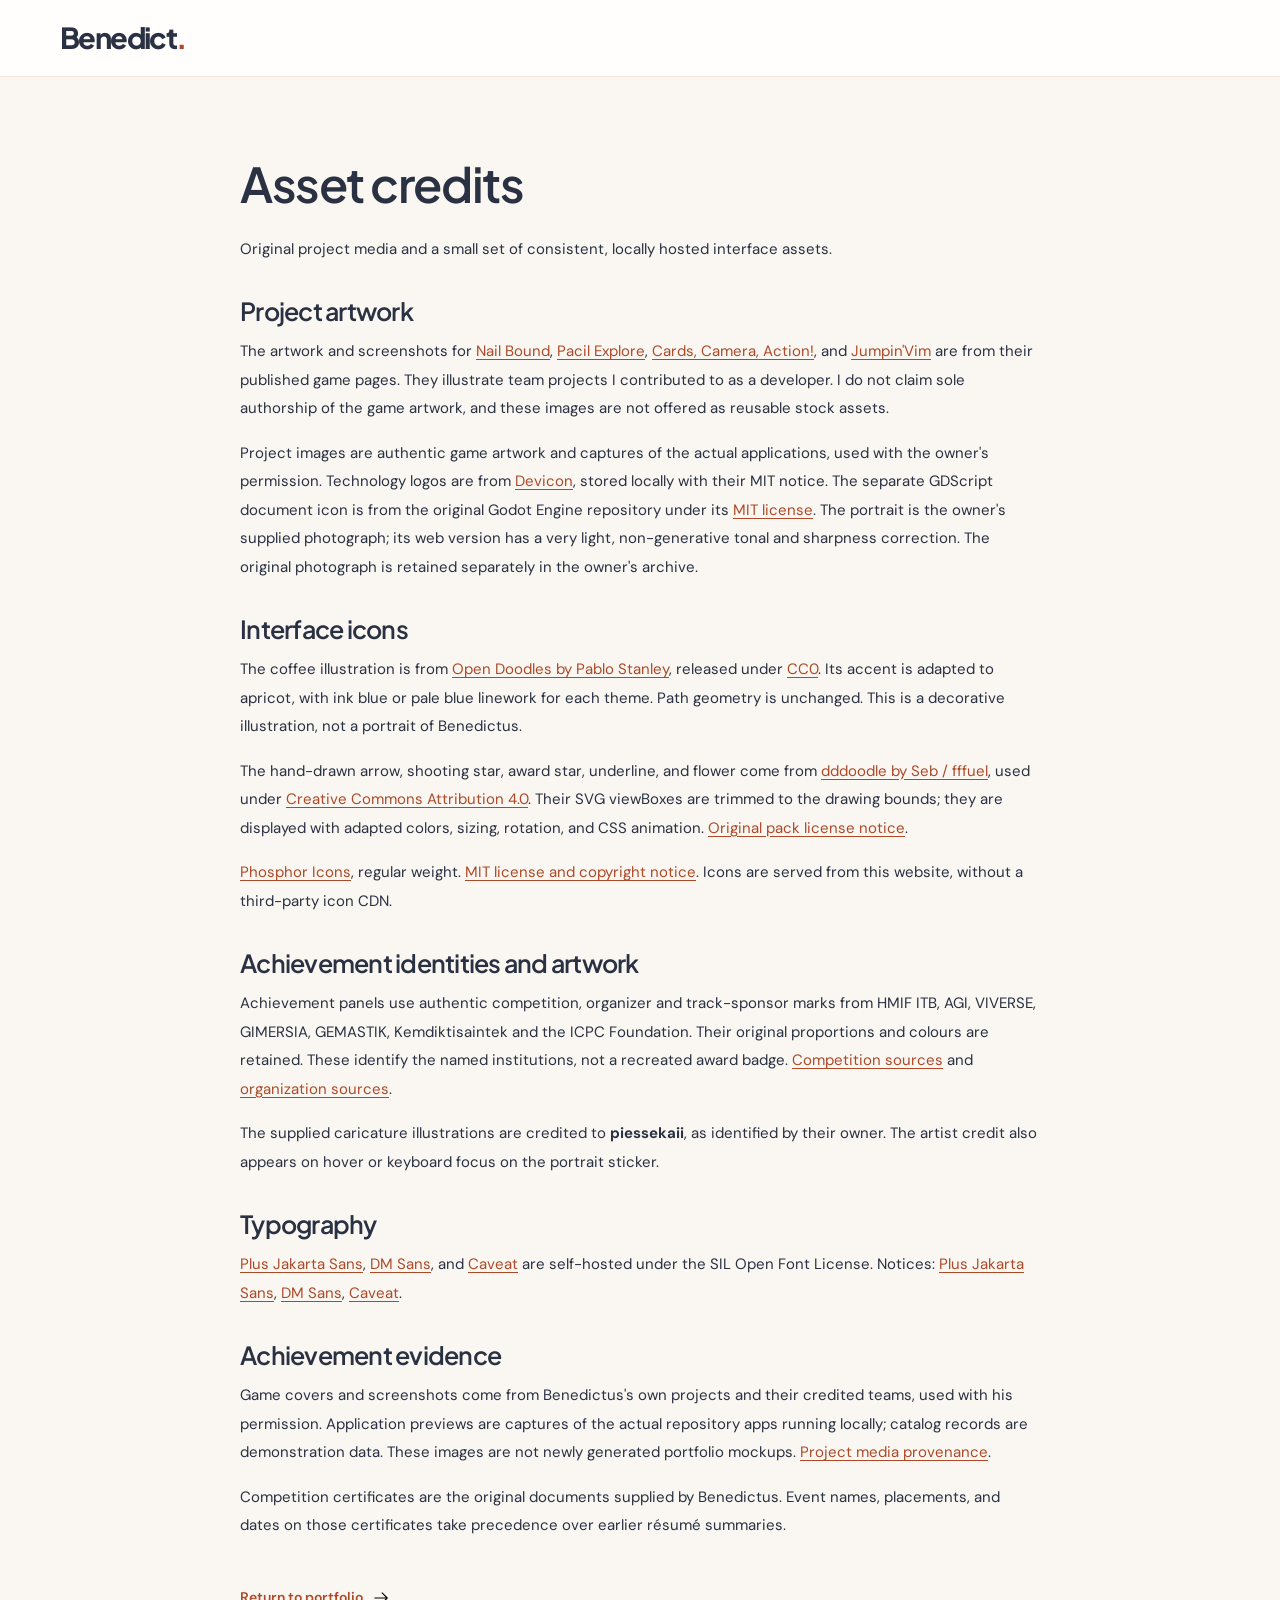
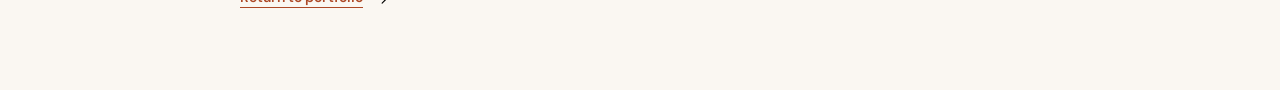
==== commit 2645ccc4: "Refine portfolio copy, align previews, and add web analytics" ====
--- a/credits.html
+++ b/credits.html
@@ -87,9 +87,7 @@
         <a href="assets/organizations/SOURCES.md">organization sources</a>.
       </p>
       <p>
-        Neutral medal and trophy symbols for earlier results are original
-        <a href="https://phosphoricons.com/">Phosphor</a> graphics under the
-        retained MIT license. The supplied caricature illustrations are credited
+        The supplied caricature illustrations are credited
         to <strong>piessekaii</strong>, as identified by their owner. The artist
         credit also appears on hover or keyboard focus on the portrait sticker.
       </p>
--- a/work.css
+++ b/work.css
@@ -857,20 +857,9 @@
   [data-timeline-seen] > .experience-kind {
     animation: experience-entry-in 0.65s 0.26s var(--ease) both;
   }
-  .tech-reel-track {
-    animation: tech-reel-scroll 38s linear infinite;
-    animation-play-state: paused;
-  }
-  .tech-reel[data-running="true"] .tech-reel-track {
-    animation-play-state: running;
-  }
-  .tech-reel:focus-visible .tech-reel-track {
-    animation-play-state: paused;
-  }
 }
 @media (prefers-reduced-motion: no-preference) and (hover: hover) {
-  .portrait-sticker:hover .sticker-float,
-  .tech-reel:hover .tech-reel-track {
+  .portrait-sticker:hover .sticker-float {
     animation-play-state: paused;
   }
 }
@@ -882,14 +871,7 @@
     transform: none;
   }
 }
-@keyframes tech-reel-scroll {
-  from {
-    transform: translateX(0);
-  }
-  to {
-    transform: translateX(-50%);
-  }
-}
+
 .toolkit-heading {
   display: flex;
   align-items: center;
@@ -899,60 +881,6 @@
 .toolkit-heading h3 {
   flex: none;
   font-size: 22px;
-}
-.tech-reel {
-  display: block;
-  width: min(680px, 100%);
-  min-width: 0;
-  padding: 9px 0;
-  overflow: hidden;
-  background: var(--surface);
-  border: 1px solid var(--line);
-  border-radius: 10px;
-  cursor: pointer;
-  text-align: left;
-}
-.tech-reel-window {
-  display: block;
-  overflow: hidden;
-  mask-image: linear-gradient(
-    to right,
-    transparent,
-    #000 20px,
-    #000 calc(100% - 20px),
-    transparent
-  );
-}
-.tech-reel-track {
-  display: flex;
-  width: max-content;
-}
-.tech-reel-group {
-  display: flex;
-  flex: none;
-  gap: 12px;
-  padding-right: 12px;
-}
-.tech-reel-chip {
-  display: inline-flex;
-  align-items: center;
-  flex: none;
-  gap: 9px;
-  width: 132px;
-  min-height: 38px;
-  padding-inline: 8px;
-  font-size: 13px;
-  color: var(--ink);
-  white-space: nowrap;
-}
-.tech-reel-chip img {
-  width: 30px;
-  height: 30px;
-  padding: 4px;
-  border-radius: 6px;
-  background: #f8f8fb;
-  object-fit: contain;
-  filter: none;
 }
 @media (max-width: 768px) {
   .toolkit-heading {
@@ -1767,6 +1695,135 @@
   max-width: none;
   max-height: none;
 }
+
+/* Keep the framed cards; give every selected preview the same dimensions. */
+.selected-work .work-card {
+  padding: 0;
+  overflow: hidden;
+  border-radius: 14px;
+}
+.selected-work .work-card > .project-media {
+  flex: none;
+  width: 100%;
+  aspect-ratio: 16 / 9;
+  margin: 0;
+  border: 0;
+  border-bottom: 1px solid var(--line);
+  border-radius: 13px 13px 0 0;
+}
+.selected-work .project-media > .project-media-link {
+  width: 100%;
+  height: 100%;
+}
+.selected-work .project-media img {
+  width: 100%;
+  height: 100%;
+  object-fit: cover;
+  object-position: center;
+}
+#nyaris-menang > .project-media img {
+  object-position: 50% 12%;
+}
+.source-case > .project-media img {
+  object-position: top;
+}
+.selected-work .work-copy {
+  padding: 24px 28px 20px;
+}
+.selected-work .work-copy h3 {
+  margin: 8px 0 12px;
+  font-size: clamp(26px, 2.2vw, 31px);
+  line-height: 1.25;
+}
+.selected-work .work-description {
+  line-height: 1.75;
+}
+.selected-work .work-role {
+  margin-top: 18px;
+  padding-block: 12px;
+  gap: 16px;
+}
+.selected-work .work-role > div + div {
+  padding-left: 16px;
+}
+.selected-work .work-role dd {
+  font-size: 14px;
+}
+.selected-work .work-copy > .project-dossier {
+  margin-top: auto;
+}
+.selected-work .project-dossier > summary {
+  padding-block: 12px;
+  font-size: 13px;
+}
+.project-honor.project-honor-compact {
+  width: 100%;
+  margin: 18px 0 0;
+  padding: 14px 16px;
+  border: 0;
+  border-radius: 8px;
+}
+.project-honor-compact .honor-heading {
+  display: grid;
+  grid-template-columns: 56px minmax(0, 1fr) 18px;
+  align-items: center;
+  gap: 12px;
+}
+.project-honor-compact .honor-mark {
+  width: 56px;
+  height: 48px;
+  padding: 6px;
+}
+.project-honor-compact .honor-art {
+  height: 34px;
+}
+.project-honor-compact .honor-level {
+  margin-top: 2px;
+}
+.project-honor-compact .honor-arrow {
+  filter: var(--icon-filter);
+}
+.project-honor-compact .honor-heading:hover .honor-event {
+  text-decoration: underline;
+  text-underline-offset: 4px;
+}
+.tech-inventory > li {
+  min-height: 68px;
+  padding: 12px 14px;
+}
+.tech-inventory .tech-icon {
+  width: 40px;
+  height: 40px;
+}
+.tech-inventory .tech-icon img {
+  width: 30px;
+  height: 30px;
+}
+.earlier-awards li {
+  grid-template-columns: minmax(0, 1fr);
+}
+.earlier-awards li :is(strong, span) {
+  grid-column: 1;
+}
+.stack-section {
+  background: var(--section-tint);
+}
+.stack-section .section-heading {
+  margin-bottom: 26px;
+}
+.stack-section .tech-inventory {
+  margin-top: 0;
+}
+@media (max-width: 600px) {
+  .selected-work .work-copy { padding: 20px; }
+  .selected-work .work-role { grid-template-columns: 1fr 1fr; }
+  .selected-work .work-role > div + div { border-top: 0; border-left: 1px solid var(--line); padding: 0 0 0 16px; }
+  .project-honor.project-honor-compact { padding: 12px; }
+  .project-honor-compact .honor-heading { grid-template-columns: 44px minmax(0, 1fr) 16px; gap: 10px; }
+  .project-honor-compact .honor-mark { width: 44px; height: 44px; padding: 4px; }
+  .project-honor-compact .honor-event { font-size: 13px; }
+  .tech-inventory > li { padding: 10px; gap: 10px; }
+}
 @media (max-width: 600px) {
   .site-header .nav-resume {
     white-space: nowrap;
